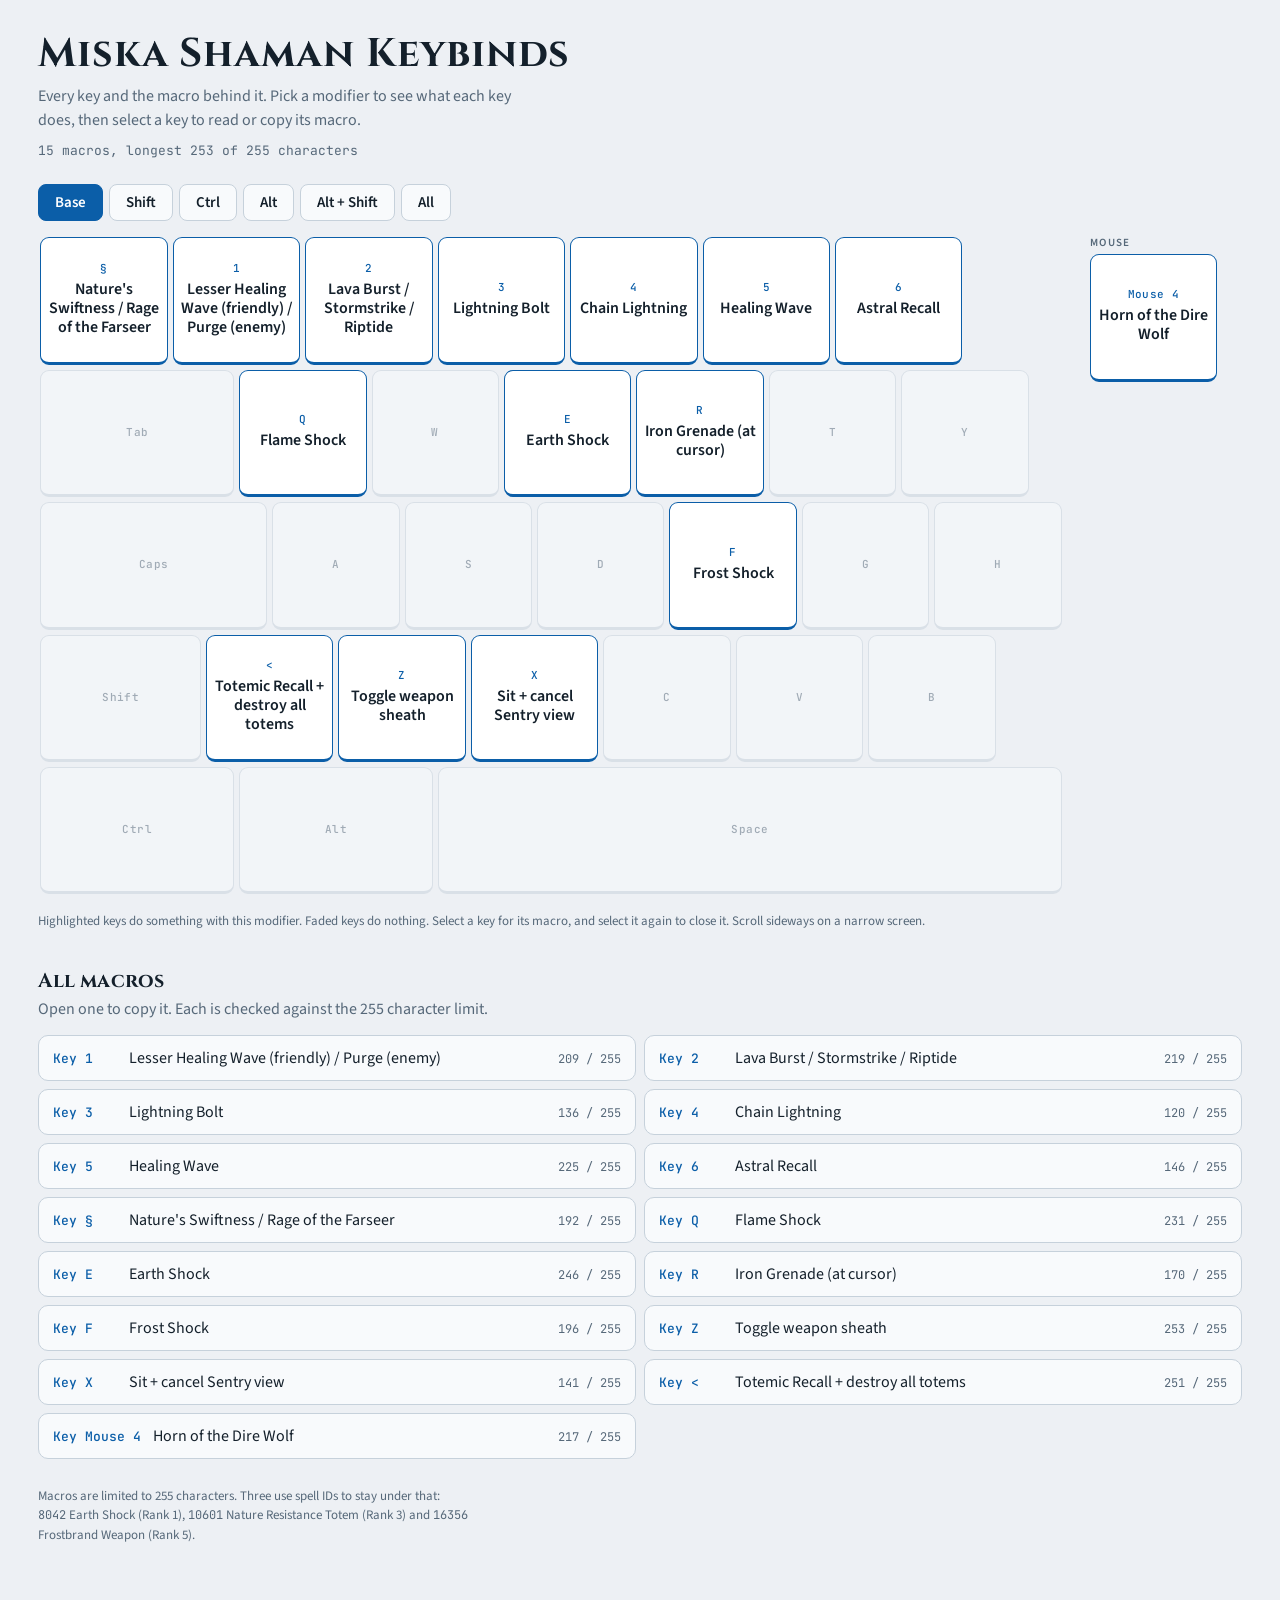
==== index.html @ cecb812b "Add shaman keybinds page" ====
<!DOCTYPE html>
<html lang="en">
<head>
<meta charset="utf-8">
<meta name="viewport" content="width=device-width, initial-scale=1, viewport-fit=cover">
<title>Miska Shaman Keybinds</title>
<link rel="preconnect" href="https://fonts.googleapis.com">
<link rel="preconnect" href="https://fonts.gstatic.com" crossorigin>
<link rel="stylesheet" href="https://fonts.googleapis.com/css2?family=Cinzel:wght@600;700&family=JetBrains+Mono:wght@400;500&family=Source+Sans+3:wght@400;600;700&display=swap">
<style>
/* Layout: a title block, a modifier switch, then the keyboard as the main object, with a macro sheet below it for the selected key. */
:root{
  --bg:#edf0f4; --surface:#f8fafc; --raised:#ffffff; --ink:#14202b; --mute:#566879; --line:#c6d1db;
  --accent:#0b5ea8; --accent-ink:#ffffff; --accent-soft:#d7e8f8; --code-bg:#e4eaf0; --warn:#9a5700;
  --display:"Cinzel",Georgia,"Times New Roman",serif;
  --sans:"Source Sans 3",system-ui,-apple-system,"Segoe UI",sans-serif;
  --mono:"JetBrains Mono",ui-monospace,Consolas,Menlo,monospace;
  --u:96px; --g:5px;
  --c-shift:#12754a; --c-ctrl:#b04e06; --c-alt:#7440b8; --c-as:#b0235a;
  --x-shift:#073d25; --x-ctrl:#6b2c01; --x-alt:#3f1d72; --x-as:#6e0f37;
}
@media (prefers-color-scheme:dark){
  :root:not([data-theme="light"]){
    --bg:#0b131a; --surface:#111c26; --raised:#162531; --ink:#e3ecf2; --mute:#8ca1b2; --line:#2a4151;
    --accent:#4ba4f2; --accent-ink:#06121d; --accent-soft:#113756; --code-bg:#09121a; --warn:#e0a24a;
    --c-shift:#4cc38a; --c-ctrl:#f0a05a; --c-alt:#b98cf2; --c-as:#f26ea0;
    --x-shift:#b4f2d3; --x-ctrl:#ffd9b3; --x-alt:#e4d3fc; --x-as:#ffc3da;
    color-scheme:dark;
  }
}
:root[data-theme="dark"]{
  --bg:#0b131a; --surface:#111c26; --raised:#162531; --ink:#e3ecf2; --mute:#8ca1b2; --line:#2a4151;
  --accent:#4ba4f2; --accent-ink:#06121d; --accent-soft:#113756; --code-bg:#09121a; --warn:#e0a24a;
    --c-shift:#4cc38a; --c-ctrl:#f0a05a; --c-alt:#b98cf2; --c-as:#f26ea0;
    --x-shift:#b4f2d3; --x-ctrl:#ffd9b3; --x-alt:#e4d3fc; --x-as:#ffc3da;
  color-scheme:dark;
}
*{box-sizing:border-box}
[hidden]{display:none!important}
body{margin:0;background:var(--bg);color:var(--ink);font:16px/1.5 var(--sans)}
.page{--pad:clamp(16px,3vw,48px);max-width:none;margin:0;padding-block:32px 64px;padding-inline:var(--pad)}
header{margin-bottom:24px}
h1{font:700 clamp(28px,5vw,40px)/1.1 var(--display);letter-spacing:.02em;margin:0 0 8px;text-wrap:balance}
.sub{margin:0;color:var(--mute);max-width:62ch}
.stats{margin:10px 0 0;font:13px/1.4 var(--mono);color:var(--mute)}
.mods{display:flex;flex-wrap:wrap;gap:6px;margin:0 0 14px}
.mods button{font:600 15px/1 var(--sans);padding:10px 16px;border:1px solid var(--line);background:var(--surface);color:var(--ink);border-radius:8px;cursor:pointer}
.mods button:hover{border-color:var(--accent)}
.mods button[aria-pressed="true"]{background:var(--accent);border-color:var(--accent);color:var(--accent-ink)}
button:focus-visible{outline:3px solid var(--accent);outline-offset:2px}
.kbwrap{--fit:calc((100vw - 20px - 2*var(--pad) - 8*var(--g) - 28px)/8.75);--u:clamp(88px,var(--fit),170px);display:flex;align-items:flex-start;gap:28px;overflow-x:auto;padding:2px 2px 12px}
.kb{width:max-content;display:flex;flex-direction:column;gap:var(--g)}
.row{display:flex;gap:var(--g)}
.key{width:calc(var(--u)*var(--w) + (var(--w) - 1)*var(--g));height:var(--h,var(--u));min-width:0;padding:6px;border:1px solid var(--line);border-bottom-width:3px;border-radius:9px;background:var(--surface);color:var(--ink);font:inherit;display:flex;flex-direction:column;align-items:center;justify-content:center;gap:6px;text-align:center;overflow:hidden;cursor:default}
.key .k{font:500 11px/1 var(--mono);color:var(--mute);letter-spacing:.04em}
.key .a{font:600 clamp(12px,calc(var(--u)/8),16px)/1.2 var(--sans);overflow-wrap:anywhere}
.key:disabled{opacity:.5}
.key.b{cursor:pointer;border-color:var(--accent);background:var(--raised)}
.key.b .k{color:var(--accent)}
.key.b:hover{background:var(--accent-soft)}
.key.n{cursor:pointer;opacity:.45;border-color:var(--line);background:var(--surface)}
.key.n .k{color:var(--mute)}
.key.fb .a{color:var(--mute);font-weight:400}
.key.sel{background:var(--accent-soft);box-shadow:0 0 0 2px var(--accent)}
.kbwrap.all{--u:clamp(150px,var(--fit),230px);--h:clamp(136px,calc(var(--u)*.8),168px)}
.key.stack{align-items:stretch;justify-content:flex-start;gap:4px;text-align:left;padding:7px 8px}
.key.stack .k{text-align:center;padding-bottom:4px;border-bottom:1px solid var(--line)}
.key.stack .a{display:grid;grid-template-columns:max-content minmax(0,1fr);gap:3px 7px;align-items:start;font-weight:400}
.key.stack .ln{display:contents}
.key.stack .ln span:last-child{font-size:clamp(11px,calc(var(--u)/14),14px);line-height:1.2;overflow-wrap:anywhere}
.key.stack .tag{font:700 clamp(10px,calc(var(--u)/16),13px)/1.25 var(--mono)}
.key.stack .ln.base span:last-child{font-weight:700}
.key.stack .ln.base .tag{color:var(--mute)}
.tx.shift{color:var(--x-shift)}
.tx.ctrl{color:var(--x-ctrl)}
.tx.alt{color:var(--x-alt)}
.tx.altshift{color:var(--x-as)}
.tag.cond{color:var(--accent)}
.kbwrap.all .mouse .key{height:auto;min-height:var(--h)}
.tag.shift{color:var(--c-shift)}
.tag.ctrl{color:var(--c-ctrl)}
.tag.alt{color:var(--c-alt)}
.tag.altshift{color:var(--c-as)}
.legend{display:flex;flex-wrap:wrap;gap:8px 28px;margin:-6px 0 6px 2px;font:700 clamp(17px,1.5vw,22px)/1 var(--sans)}
.legend span::before{content:"";display:inline-block;width:.8em;height:.8em;border-radius:4px;margin-right:.45em;vertical-align:-.05em;background:currentColor}
.legend .shift{color:var(--c-shift)}
.legend .ctrl{color:var(--c-ctrl)}
.legend .alt{color:var(--c-alt)}
.legend .altshift{color:var(--c-as)}
.mouse{display:flex;flex-direction:column;align-items:flex-start;gap:6px;flex:none}
.mouse .lbl{font:600 11px/1 var(--sans);letter-spacing:.12em;text-transform:uppercase;color:var(--mute)}
.hint{margin:6px 0 0;font-size:13px;color:var(--mute)}
.panel{margin-top:28px;background:var(--surface);border:1px solid var(--line);border-radius:12px;padding:20px}
.phead{display:flex;gap:18px;align-items:center;flex-wrap:wrap;margin-bottom:16px}
.bigkey{min-width:76px;height:76px;padding-inline:10px;display:flex;align-items:center;justify-content:center;border:1px solid var(--accent);border-bottom-width:4px;border-radius:12px;background:var(--raised);font:700 30px/1 var(--display);color:var(--accent)}
.bigkey.long{font-size:20px}
.ptitle{min-width:0;flex:1 1 220px}
.eyebrow{margin:0 0 2px;font:600 11px/1 var(--sans);letter-spacing:.12em;text-transform:uppercase;color:var(--mute)}
.ptitle h2{margin:0;font:700 22px/1.25 var(--display);letter-spacing:.01em;text-wrap:balance}
.binds{display:grid;grid-template-columns:max-content 1fr;gap:0;margin:0 0 14px;border:1px solid var(--line);border-radius:8px;overflow:hidden}
.binds .r{display:contents}
.binds dt,.binds dd{margin:0;padding:8px 12px;border-top:1px solid var(--line)}
.binds .r:first-child dt,.binds .r:first-child dd{border-top:0}
.binds dt{font:500 12px/1.5 var(--mono);color:var(--mute);background:var(--raised)}
.binds dd{min-width:0;overflow-wrap:anywhere}
.binds .r.on dt,.binds .r.on dd{background:var(--accent-soft);color:var(--ink)}
.binds .r.on dt{color:var(--accent);font-weight:500}
.fallback{margin:0 0 14px;font-size:14px;color:var(--mute)}
.note{margin:0 0 14px;color:var(--mute);max-width:70ch}
.macro{border:1px solid var(--line);border-radius:8px;overflow:hidden;background:var(--code-bg)}
.mbar{display:flex;flex-wrap:wrap;align-items:center;gap:8px 12px;padding:8px 12px;border-bottom:1px solid var(--line);background:var(--raised)}
.mbar .t{font:600 11px/1 var(--sans);letter-spacing:.12em;text-transform:uppercase;color:var(--mute)}
.meter{display:flex;align-items:center;gap:8px;margin-left:auto;font:500 12px/1 var(--mono);color:var(--mute)}
.meter .track{width:84px;height:6px;border-radius:3px;background:var(--line);overflow:hidden}
.meter .fill{display:block;height:100%;background:var(--accent)}
.meter.warn{color:var(--warn)}
.meter.warn .fill{background:var(--warn)}
.copy{font:600 13px/1 var(--sans);padding:7px 12px;border:1px solid var(--line);border-radius:6px;background:var(--surface);color:var(--ink);cursor:pointer}
.copy:hover{border-color:var(--accent);color:var(--accent)}
pre{margin:0;padding:14px;font:13px/1.55 var(--mono);white-space:pre-wrap;overflow-wrap:anywhere;color:var(--ink)}
.pbody{display:grid;grid-template-columns:minmax(0,1fr) minmax(0,1.4fr);gap:8px 28px;align-items:start}
.pbody .macro{position:sticky;top:12px}
@media (max-width:900px){.pbody{grid-template-columns:minmax(0,1fr)}.pbody .macro{position:static}}
#all{display:grid;grid-template-columns:repeat(auto-fit,minmax(min(100%,460px),1fr));gap:8px;align-items:start}
#all details{margin-bottom:0}
.all{margin-top:36px}
.all h3{margin:0 0 4px;font:700 20px/1.25 var(--display);letter-spacing:.01em}
.all p.lead{margin:0 0 14px;color:var(--mute)}
details{border:1px solid var(--line);border-radius:10px;background:var(--surface);margin-bottom:8px;overflow:hidden}
summary{display:flex;gap:12px;align-items:baseline;padding:10px 14px;cursor:pointer;list-style:none}
summary::-webkit-details-marker{display:none}
summary .kk{font:500 13px/1 var(--mono);color:var(--accent);min-width:64px}
summary .dd{min-width:0;flex:1;overflow-wrap:anywhere}
summary .ln{font:12px/1 var(--mono);color:var(--mute)}
details[open] summary{border-bottom:1px solid var(--line)}
details .macro{border:0;border-radius:0}
footer{margin-top:28px;font-size:13px;color:var(--mute);max-width:72ch}
footer code{font:12px var(--mono)}
@media (max-width:520px){
  :root{--u:88px}
  .panel{padding:14px}
  .meter{margin-left:0}
}
@media (prefers-reduced-motion:no-preference){
  .key,.mods button,.copy{transition:background-color .12s,border-color .12s,color .12s}
}
</style>
</head>
<body>
<div class="page">
  <header>
    <h1>Miska Shaman Keybinds</h1>
    <p class="sub">Every key and the macro behind it. Pick a modifier to see what each key does, then select a key to read or copy its macro.</p>
    <p class="stats" id="stats"></p>
  </header>

  <div class="mods" id="mods" role="group" aria-label="Modifier held"></div>
  <div class="kbwrap" id="kbwrap" tabindex="0" aria-label="Keyboard">
    <div class="kb" id="kb"></div>
    <div class="mouse"><span class="lbl">Mouse</span><div id="mouse"></div></div>
  </div>
  <div class="legend" id="legend" hidden>
    <span class="shift">Shift</span><span class="ctrl">Ctrl</span><span class="alt">Alt</span><span class="altshift">A+S = Alt + Shift</span>
  </div>
  <p class="hint" id="hint"></p>

  <section class="panel" id="panel" aria-live="polite"></section>

  <section class="all">
    <h3>All macros</h3>
    <p class="lead">Open one to copy it. Each is checked against the 255 character limit.</p>
    <div id="all"></div>
  </section>

  <footer>
    Macros are limited to 255 characters. Three use spell IDs to stay under that: <code>8042</code> Earth Shock (Rank 1), <code>10601</code> Nature Resistance Totem (Rank 3) and <code>16356</code> Frostbrand Weapon (Rank 5).
  </footer>
</div>

<script>
const M={
"1": {
"d": "Lesser Healing Wave (friendly) / Purge (enemy)",
"c": [
[
"shift",
"Healing Stream Totem"
],
[
"alt",
"Disease Cleansing Totem"
],
[
"ctrl",
"Totemic Recall"
]
],
"body": "#showtooltip\n/use [mod:shift] Healing Stream Totem;[mod:alt] Disease Cleansing Totem;[mod:ctrl]Totemic Recall;[@mouseover,help,nodead][help,nodead]Lesser Healing Wave;[@mouseover,harm,nodead][harm,nodead]Purge",
"note": "Mouseover target is checked first for Lesser Healing Wave and Purge."
},
"2": {
"d": "Lava Burst / Stormstrike / Riptide",
"c": [
[
"alt",
"Poison Cleansing Totem"
],
[
"shift",
"Mana Spring Totem"
],
[
"ctrl",
"Grounding Totem"
]
],
"body": "#showtooltip\n/startattack [nomod]\n/use [mod:alt]Poison Cleansing Totem;[mod:shift]Mana Spring Totem;[mod:ctrl]Grounding Totem;[known:Lava Burst]Lava Burst;[known:Stormstrike]Stormstrike;[@mouseover,help,nodead][]Riptide",
"note": "Starts auto-attack only with no modifier held. Default is Lava Burst or Stormstrike if known, else Riptide on a friendly mouseover, then your target."
},
"3": {
"d": "Lightning Bolt",
"c": [
[
"alt",
"Tremor Totem"
],
[
"shift",
"Earthbind Totem"
],
[
"ctrl",
"Strength of Earth Totem"
]
],
"body": "#showtooltip\n/startattack [nomod]\n/use [mod:alt]Tremor Totem;[mod:shift]Earthbind Totem;[mod:ctrl]Strength of Earth Totem;Lightning Bolt",
"note": "Starts auto-attack only with no modifier held."
},
"4": {
"d": "Chain Lightning",
"c": [
[
"shift",
"Searing Totem"
],
[
"ctrl",
"Fire Nova"
],
[
"alt",
"Magma Totem"
]
],
"body": "#showtooltip\n/startattack [nomod]\n/use [mod:shift]Searing Totem;[mod:ctrl]Fire Nova;[mod:alt]Magma Totem;Chain Lightning",
"note": "Starts auto-attack only with no modifier held."
},
"5": {
"d": "Healing Wave",
"c": [
[
"shift",
"Ancestral Spirit"
],
[
"alt",
"Water Walking"
],
[
"ctrl",
"Chain Heal"
]
],
"body": "#showtooltip\n/use [mod:shift,@mouseover,help,dead][mod:shift]Ancestral Spirit;[mod:alt,@mouseover,help,nodead][mod:alt]Water Walking;[mod:ctrl,@mouseover,help,nodead][mod:ctrl]Chain Heal;[@mouseover,help,nodead][]Healing Wave",
"note": "Mouseover friendly target first, else current target."
},
"6": {
"d": "Astral Recall",
"c": [
[
"alt",
"Water Breathing"
],
[
"shift",
"Mana Tide Totem"
],
[
"ctrl",
"Call of the Elements"
]
],
"body": "#showtooltip\n/use [mod:alt,@mouseover,help,nodead][mod:alt]Water Breathing;[mod:shift]Mana Tide Totem;[mod:ctrl]Call of the Elements;Astral Recall"
},
"§": {
"d": "Nature's Swiftness / Rage of the Farseer",
"c": [
[
"ctrl",
"Totemic Projection (at cursor)"
],
[
"alt",
"Shatter Curse"
],
[
"shift",
"Blood Fury"
]
],
"body": "#showtooltip\n/use [@cursor, mod:ctrl]Totemic Projection;[mod:alt]Shatter Curse;[mod:shift]Blood Fury;[known:Nature's Swiftness]Nature's Swiftness;[known:Rage of the Farseer]Rage of the Farseer",
"note": "Default is Nature's Swiftness or Rage of the Farseer, whichever is known."
},
"Q": {
"d": "Flame Shock",
"c": [
[
"altshift",
"Frost Resistance Totem"
],
[
"alt",
"Flametongue Totem"
],
[
"shift",
"Flame Shock (Rank 1)"
],
[
"ctrl",
"Cure Disease"
]
],
"body": "#showtooltip\n/startattack [nomod][mod:shift,nomod:alt,nomod:ctrl]\n/use [mod:altshift]Frost Resistance Totem;[mod:alt]Flametongue Totem;[mod:shift]Flame Shock(Rank 1);[mod:ctrl,@mouseover,help][mod:ctrl,help]Cure Disease;Flame Shock",
"note": "Starts auto-attack with no modifier or Shift only. Cure Disease uses a friendly mouseover target, then a friendly current target."
},
"E": {
"d": "Earth Shock",
"c": [
[
"altshift",
"Nature Resistance Totem"
],
[
"alt",
"Lightning Shield"
],
[
"shift",
"Earth Shock (Rank 1)"
],
[
"ctrl",
"Cure Poison"
]
],
"body": "#showtooltip\n/startattack [nomod][mod:shift,nomod:alt]\n/use [mod:altshift]10601;[mod:alt]Lightning Shield;[mod:shift,@mouseover,harm,nodead][mod:shift]8042;[mod:ctrl,@mouseover,help][mod:ctrl,help]Cure Poison;[@mouseover,harm,nodead][]Earth Shock",
"note": "Starts auto-attack with no modifier or Shift only. Earth Shock uses a hostile mouseover target first. Spell IDs keep the macro under the 255-character limit: 8042 is Earth Shock (Rank 1), 10601 is Nature Resistance Totem (Rank 3)."
},
"R": {
"d": "Iron Grenade (at cursor)",
"c": [
[
"ctrl",
"Stoneskin Totem"
],
[
"shift",
"Lightning Bolt (Rank 1)"
],
[
"alt",
"Stoneclaw Totem"
]
],
"body": "#showtooltip\n/startattack [mod:shift,nomod:alt,nomod:ctrl]\n/use [mod:ctrl]Stoneskin Totem;[mod:shift]Lightning Bolt(Rank 1);[mod:alt]Stoneclaw Totem;[@cursor]Iron Grenade",
"note": "Starts auto-attack with Shift only. Plain R throws Iron Grenade without starting auto-attack."
},
"F": {
"d": "Frost Shock",
"c": [
[
"altshift",
"Fire Resistance Totem"
],
[
"alt",
"Water Shield"
],
[
"shift",
"Frost Shock (Rank 1)"
],
[
"ctrl",
"Windfury Totem"
]
],
"body": "#showtooltip\n/startattack [nomod][mod:shift,nomod:alt,nomod:ctrl]\n/use [mod:altshift]Fire Resistance Totem;[mod:alt]Water Shield;[mod:shift]Frost Shock(Rank 1);[mod:ctrl]Windfury Totem;Frost Shock",
"note": "Starts auto-attack with no modifier or Shift only."
},
"Z": {
"d": "Toggle weapon sheath",
"c": [
[
"altshift",
"Frostbrand Weapon (Rank 5) + toggle sheath"
],
[
"alt",
"Rockbiter Weapon + toggle sheath"
],
[
"shift",
"Flametongue Weapon + toggle sheath"
],
[
"ctrl",
"Windfury Weapon + toggle sheath"
]
],
"body": "#showtooltip\n/use [@none,mod:altshift]16356;[@none,mod:alt]Rockbiter Weapon;[@none,mod:shift]Flametongue Weapon;[@none,mod:ctrl]Windfury Weapon;[btn:2]Coarse Sharpening Stone\n/use [mod][btn:2]16\n/click [mod][btn:2]StaticPopup1Button1\n/run ToggleSheath()",
"note": "A plain press only toggles the sheath. With a modifier, applies the weapon imbue to the main hand, confirms the replace popup, then toggles the sheath. 16356 is the spell ID for Frostbrand Weapon (Rank 5). Right-clicking the macro on an action bar applies the Coarse Sharpening Stone instead. A keybind always counts as a left-click."
},
"X": {
"d": "Sit + cancel Sentry view",
"c": [
[
"alt",
"Sentry Totem"
],
[
"ctrl",
"Grace of Air Totem"
],
[
"shift",
"Windwall Totem"
]
],
"body": "#showtooltip\n/use [mod:alt]Sentry Totem;[mod:ctrl]Grace of Air Totem;[mod:shift]Windwall Totem\n/stopmacro [mod]\n/cancelaura Sentry Totem\n/sit",
"note": "With no modifier, cancels the Sentry Totem view and sits."
},
"<": {
"d": "Totemic Recall + destroy all totems",
"c": [],
"body": "/run for i=1,4 do local n=\"t\"..i;_G[n]=CreateFrame(\"Button\",n,UIParent,\"SecureUnitButtonTemplate\");_G[n]:SetAttribute(\"type\",\"destroytotem\");_G[n]:SetAttribute(\"totem-slot\",i) end\n/cast [noform:1] Totemic Recall\n/click t1\n/click t2\n/click t3\n/click t4"
},
"BUTTON4": {
"d": "Horn of the Dire Wolf",
"c": [
[
"shift",
"Ghost Wolf"
],
[
"ctrl",
"Far Sight"
]
],
"x": [
["In combat", "Ghost Wolf", "Combat"],
["Swimming", "Ghost Wolf", "Swim"],
["Indoors", "Ghost Wolf (with Improved Ghost Wolf)", "Indoors"]
],
"body":"#showtooltip\n/dismount [btn:2]\n/cancelform [btn:2]\n/stopmacro [btn:2]\n/use [mod:ctrl]Far Sight\n/stopmacro [mod:ctrl]\n/stopcasting\n/use [known:16262,indoors][combat][swimming][mod:shift]Ghost Wolf;Horn of the Dire Wolf",
"note": "Ghost Wolf is also used in combat, swimming or indoors. Right-click dismounts and cancels form, then stops."
}
};
const rows=[
  "§123456".split("").map(k=>[k,1]),
  [["Tab",1.5],..."QWERTY".split("").map(k=>[k,1])],
  [["Caps",1.75],..."ASDFGH".split("").map(k=>[k,1])],
  [["Shift",1.25],["<",1],..."ZXCVB".split("").map(k=>[k,1])],
  [["Ctrl",1.5],["Alt",1.5],["Space",4.75]]
];
const ORDER=["1","2","3","4","5","6","§","Q","E","R","F","Z","X","<","BUTTON4"];
const MODS=[["none","Base"],["shift","Shift"],["ctrl","Ctrl"],["alt","Alt"],["altshift","Alt + Shift"],["all","All"]];
const TAG={shift:"Shift",ctrl:"Ctrl",alt:"Alt",altshift:"A+S"};
const LABEL={shift:"Shift",ctrl:"Ctrl",alt:"Alt",altshift:"Alt + Shift"};
const MAXLEN=255;
let mod="none",sel=null;

const nameOf=k=>k==="BUTTON4"?"Mouse 4":k;
const brief=s=>s.replace(/ \+ toggle sheath$/,"");
function held(m){return {shift:m==="shift"||m==="altshift",ctrl:m==="ctrl",alt:m==="alt"||m==="altshift"}}
function ok(c,h){return c==="altshift"?h.alt&&h.shift:h[c]}
function exact(e,m){return (e.c||[]).find(c=>c[0]===m)}
function resolveFull(e,m){const h=held(m);for(const [c,s] of e.c||[])if(ok(c,h))return s;return e.d}
function resolve(e,m){
  if(m==="none")return{s:e.d,none:false};
  const x=exact(e,m);return x?{s:x[1],none:false}:{s:"",none:true}}
function el(t,cls,txt){const n=document.createElement(t);if(cls)n.className=cls;if(txt!=null)n.textContent=txt;return n}

function flash(btn,msg){
  const old=btn.dataset.label||btn.textContent;btn.dataset.label=old;btn.textContent=msg;
  clearTimeout(btn._t);btn._t=setTimeout(()=>{btn.textContent=old},1600)}
function selectNode(node){
  try{const r=document.createRange();r.selectNodeContents(node);const s=window.getSelection();s.removeAllRanges();s.addRange(r)}catch(e){}}
function copyText(text,btn,node){
  const fail=()=>{if(node)selectNode(node);flash(btn,"Selected, press Ctrl+C")};
  try{
    if(navigator.clipboard&&navigator.clipboard.writeText){
      navigator.clipboard.writeText(text).then(()=>flash(btn,"Copied"),fail)
    }else fail()
  }catch(e){fail()}}
const discordText=k=>"**Key "+nameOf(k)+"** · "+M[k].d+"\n```\n"+M[k].body+"\n```";

function macroBlock(k){
  const e=M[k],box=el("div","macro");
  const bar=el("div","mbar");bar.append(el("span","t","Macro"));
  const pre=el("pre",null,e.body);
  const c1=el("button","copy","Copy");c1.type="button";c1.onclick=()=>copyText(e.body,c1,pre);
  const c2=el("button","copy","Copy for Discord");c2.type="button";c2.onclick=()=>copyText(discordText(k),c2,pre);
  const n=e.body.length,m=el("div","meter"+(n>=240?" warn":""));
  const tr=el("span","track"),fl=el("span","fill");fl.style.width=Math.min(100,n/MAXLEN*100)+"%";tr.append(fl);
  m.append(tr,el("span",null,n+" / "+MAXLEN));
  bar.append(c1,c2,m);box.append(bar,pre);return box}

function keyEl(label,w,id){
  const e=M[id],b=el("button","key");b.style.setProperty("--w",w);b.type="button";
  b.append(el("span","k",label));
  if(e&&mod==="all"){
    b.classList.add("b","stack");
    const a=el("span","a");
    const line=(cls,tag,text)=>{const d=el("span","ln"+(cls==="base"?" base":""));d.append(el("span","tag "+cls,tag),el("span","tx "+cls,text));a.append(d)};
    line("base","Base",brief(e.d));
    const summary=[brief(e.d)];
    for(const c of ["shift","ctrl","alt","altshift"]){const x=exact(e,c);if(x){line(c,TAG[c],brief(x[1]));summary.push(LABEL[c]+": "+brief(x[1]))}}
    for(const [lab,txt,tag] of e.x||[]){line("cond",tag,brief(txt));summary.push(lab+": "+brief(txt))}
    b.append(a);
    b.setAttribute("aria-label",nameOf(id)+". "+summary.join(". "));
    b.onclick=()=>{sel=sel===id?null:id;render()};
    if(sel===id){b.classList.add("sel");b.setAttribute("aria-pressed","true")}
  }else if(e){
    b.classList.add("b");
    const r=resolve(e,mod);
    b.append(el("span","a",brief(r.s)));
    if(r.none){b.classList.remove("b");b.classList.add("n")}
    b.setAttribute("aria-label",nameOf(id)+": "+(r.none?"nothing bound":brief(r.s)));
    b.onclick=()=>{sel=sel===id?null:id;render()};
    if(sel===id){b.classList.add("sel");b.setAttribute("aria-pressed","true")}
  }else{b.tabIndex=-1;b.disabled=true}
  return b}

function panel(){
  const p=document.getElementById("panel");p.replaceChildren();
  const e=M[sel];p.hidden=!e;if(!e)return;
  const head=el("div","phead");
  const name=nameOf(sel);
  head.append(el("div","bigkey"+(name.length>2?" long":""),name));
  const t=el("div","ptitle");t.append(el("p","eyebrow","Base action"),el("h2",null,e.d));
  head.append(t);p.append(head);
  const dl=el("dl","binds");
  const add=(label,text,on)=>{const r=el("div","r"+(on?" on":""));r.append(el("dt",null,label),el("dd",null,text));dl.append(r)};
  add("Base",e.d,mod==="none");
  for(const c of ["shift","ctrl","alt","altshift"]){const x=exact(e,c);if(x)add(LABEL[c],x[1],mod===c)}
  for(const [lab,txt] of e.x||[])add(lab,txt,false);
  const body=el("div","pbody"),left=el("div");
  left.append(dl);
  if(mod!=="none"&&mod!=="all"&&!exact(e,mod))left.append(el("p","fallback","With "+LABEL[mod]+" held this key falls back to: "+resolveFull(e,mod)+"."));
  if(e.note)left.append(el("p","note",e.note));
  body.append(left);
  if(e.body)body.append(macroBlock(sel));
  p.append(body);
}

function allMacros(){
  const box=document.getElementById("all");box.replaceChildren();
  for(const k of ORDER){
    const e=M[k];if(!e||!e.body)continue;
    const d=el("details");
    const s=el("summary");s.append(el("span","kk","Key "+nameOf(k)),el("span","dd",e.d),el("span","ln",e.body.length+" / "+MAXLEN));
    d.append(s,macroBlock(k));box.append(d)}}

function stats(){
  const lens=Object.values(M).filter(e=>e.body).map(e=>e.body.length);
  document.getElementById("stats").textContent=lens.length+" macros, longest "+Math.max(...lens)+" of "+MAXLEN+" characters";}

function render(){
  const mb=document.getElementById("mods");mb.replaceChildren();
  for(const [id,l] of MODS){const b=el("button",null,l);b.type="button";b.setAttribute("aria-pressed",id===mod);b.onclick=()=>{mod=id;render()};mb.append(b)}
  const isAll=mod==="all";
  document.getElementById("kbwrap").classList.toggle("all",isAll);
  document.getElementById("legend").hidden=!isAll;
  document.getElementById("hint").textContent=isAll
    ?"Each key lists everything it does, one line per modifier. Select a key for its macro, and select it again to close it. Scroll sideways to see the whole keyboard."
    :"Highlighted keys do something with this modifier. Faded keys do nothing. Select a key for its macro, and select it again to close it. Scroll sideways on a narrow screen.";
  const kb=document.getElementById("kb");kb.replaceChildren();
  for(const r of rows){const d=el("div","row");for(const [l,w] of r)d.append(keyEl(l,w,l));kb.append(d)}
  const ms=document.getElementById("mouse");ms.replaceChildren(keyEl("Mouse 4",1,"BUTTON4"));
  panel();
}
document.addEventListener("keydown",ev=>{if(ev.key==="Escape"&&sel){sel=null;render()}});
stats();allMacros();render();
</script>

</body>
</html>
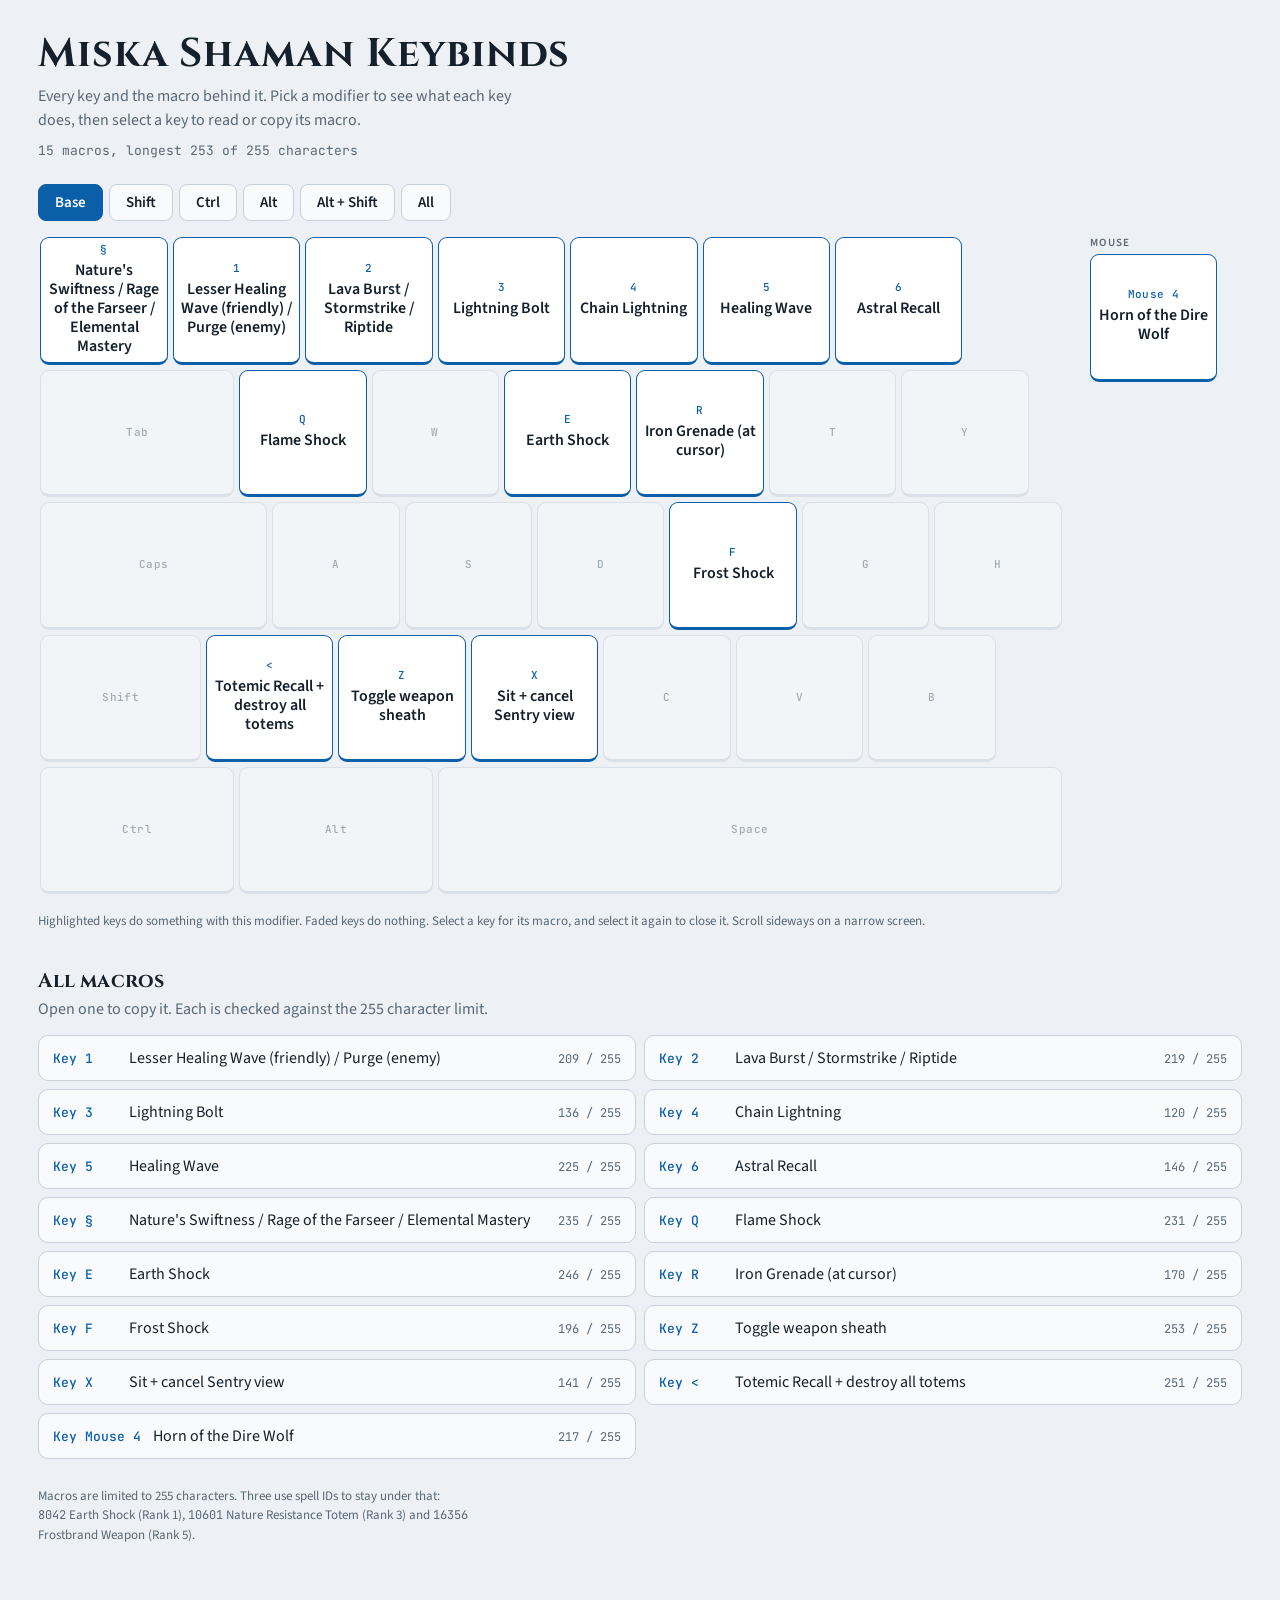
==== commit 5b36afe5: "Add Elemental Mastery to the § macro" ====
--- a/index.html
+++ b/index.html
@@ -293,7 +293,7 @@
 "body": "#showtooltip\n/use [mod:alt,@mouseover,help,nodead][mod:alt]Water Breathing;[mod:shift]Mana Tide Totem;[mod:ctrl]Call of the Elements;Astral Recall"
 },
 "§": {
-"d": "Nature's Swiftness / Rage of the Farseer",
+"d": "Nature's Swiftness / Rage of the Farseer / Elemental Mastery",
 "c": [
 [
 "ctrl",
@@ -308,8 +308,8 @@
 "Blood Fury"
 ]
 ],
-"body": "#showtooltip\n/use [@cursor, mod:ctrl]Totemic Projection;[mod:alt]Shatter Curse;[mod:shift]Blood Fury;[known:Nature's Swiftness]Nature's Swiftness;[known:Rage of the Farseer]Rage of the Farseer",
-"note": "Default is Nature's Swiftness or Rage of the Farseer, whichever is known."
+"body": "#showtooltip\n/use [@cursor, mod:ctrl]Totemic Projection;[mod:alt]Shatter Curse;[mod:shift]Blood Fury;[known:Nature's Swiftness]Nature's Swiftness;[known:Rage of the Farseer]Rage of the Farseer;[known:Elemental Mastery]Elemental Mastery",
+"note": "Default is Nature's Swiftness, Rage of the Farseer or Elemental Mastery, whichever is known."
 },
 "Q": {
 "d": "Flame Shock",
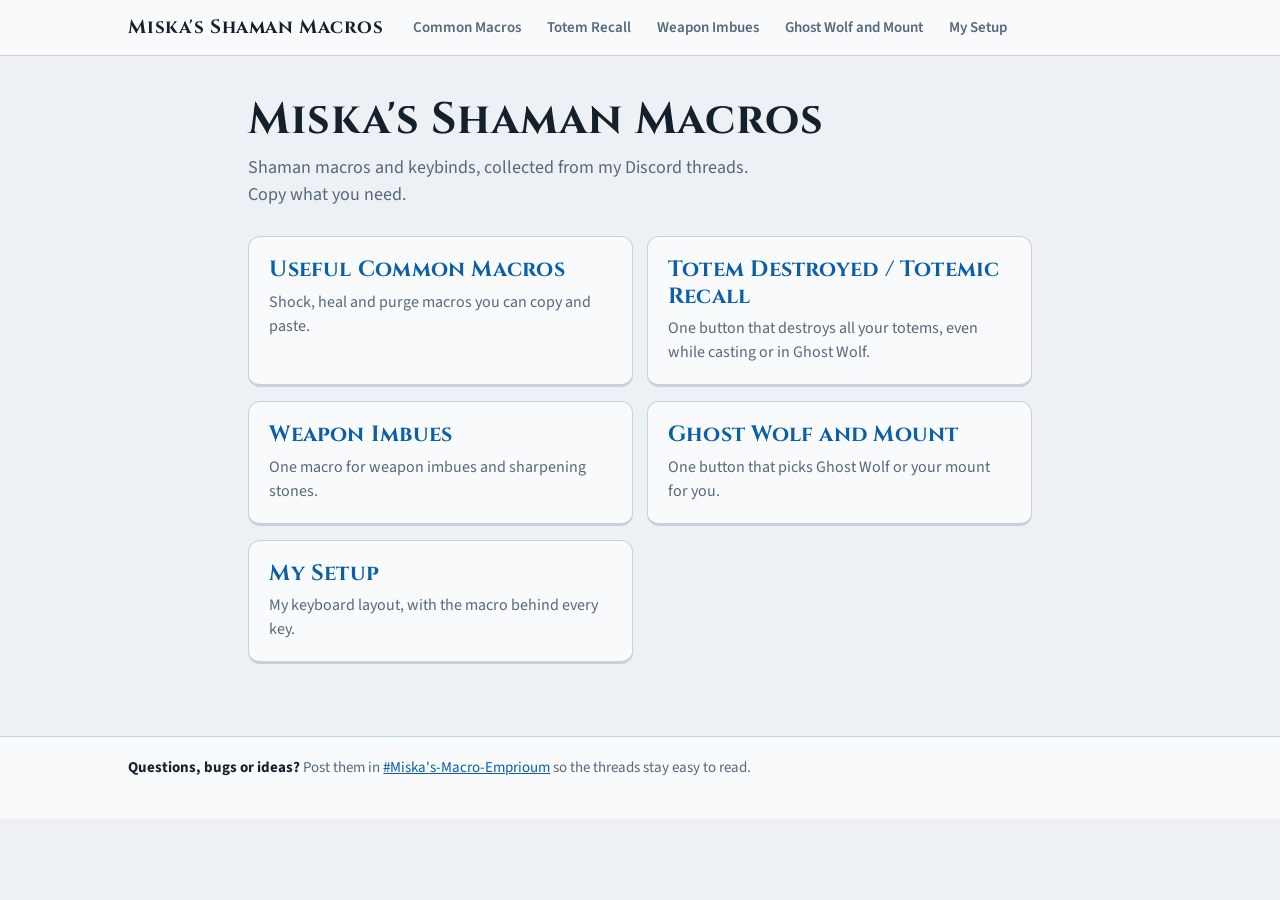
==== commit 6fa59ec1: "Turn the page into a multi-page site" ====
--- a/index.html
+++ b/index.html
@@ -3,597 +3,20 @@
 <head>
 <meta charset="utf-8">
 <meta name="viewport" content="width=device-width, initial-scale=1, viewport-fit=cover">
-<title>Miska Shaman Keybinds</title>
+<title>Miska's Shaman Macros</title>
 <link rel="preconnect" href="https://fonts.googleapis.com">
 <link rel="preconnect" href="https://fonts.gstatic.com" crossorigin>
 <link rel="stylesheet" href="https://fonts.googleapis.com/css2?family=Cinzel:wght@600;700&family=JetBrains+Mono:wght@400;500&family=Source+Sans+3:wght@400;600;700&display=swap">
-<style>
-/* Layout: a title block, a modifier switch, then the keyboard as the main object, with a macro sheet below it for the selected key. */
-:root{
-  --bg:#edf0f4; --surface:#f8fafc; --raised:#ffffff; --ink:#14202b; --mute:#566879; --line:#c6d1db;
-  --accent:#0b5ea8; --accent-ink:#ffffff; --accent-soft:#d7e8f8; --code-bg:#e4eaf0; --warn:#9a5700;
-  --display:"Cinzel",Georgia,"Times New Roman",serif;
-  --sans:"Source Sans 3",system-ui,-apple-system,"Segoe UI",sans-serif;
-  --mono:"JetBrains Mono",ui-monospace,Consolas,Menlo,monospace;
-  --u:96px; --g:5px;
-  --c-shift:#12754a; --c-ctrl:#b04e06; --c-alt:#7440b8; --c-as:#b0235a;
-  --x-shift:#073d25; --x-ctrl:#6b2c01; --x-alt:#3f1d72; --x-as:#6e0f37;
-}
-@media (prefers-color-scheme:dark){
-  :root:not([data-theme="light"]){
-    --bg:#0b131a; --surface:#111c26; --raised:#162531; --ink:#e3ecf2; --mute:#8ca1b2; --line:#2a4151;
-    --accent:#4ba4f2; --accent-ink:#06121d; --accent-soft:#113756; --code-bg:#09121a; --warn:#e0a24a;
-    --c-shift:#4cc38a; --c-ctrl:#f0a05a; --c-alt:#b98cf2; --c-as:#f26ea0;
-    --x-shift:#b4f2d3; --x-ctrl:#ffd9b3; --x-alt:#e4d3fc; --x-as:#ffc3da;
-    color-scheme:dark;
-  }
-}
-:root[data-theme="dark"]{
-  --bg:#0b131a; --surface:#111c26; --raised:#162531; --ink:#e3ecf2; --mute:#8ca1b2; --line:#2a4151;
-  --accent:#4ba4f2; --accent-ink:#06121d; --accent-soft:#113756; --code-bg:#09121a; --warn:#e0a24a;
-    --c-shift:#4cc38a; --c-ctrl:#f0a05a; --c-alt:#b98cf2; --c-as:#f26ea0;
-    --x-shift:#b4f2d3; --x-ctrl:#ffd9b3; --x-alt:#e4d3fc; --x-as:#ffc3da;
-  color-scheme:dark;
-}
-*{box-sizing:border-box}
-[hidden]{display:none!important}
-body{margin:0;background:var(--bg);color:var(--ink);font:16px/1.5 var(--sans)}
-.page{--pad:clamp(16px,3vw,48px);max-width:none;margin:0;padding-block:32px 64px;padding-inline:var(--pad)}
-header{margin-bottom:24px}
-h1{font:700 clamp(28px,5vw,40px)/1.1 var(--display);letter-spacing:.02em;margin:0 0 8px;text-wrap:balance}
-.sub{margin:0;color:var(--mute);max-width:62ch}
-.stats{margin:10px 0 0;font:13px/1.4 var(--mono);color:var(--mute)}
-.mods{display:flex;flex-wrap:wrap;gap:6px;margin:0 0 14px}
-.mods button{font:600 15px/1 var(--sans);padding:10px 16px;border:1px solid var(--line);background:var(--surface);color:var(--ink);border-radius:8px;cursor:pointer}
-.mods button:hover{border-color:var(--accent)}
-.mods button[aria-pressed="true"]{background:var(--accent);border-color:var(--accent);color:var(--accent-ink)}
-button:focus-visible{outline:3px solid var(--accent);outline-offset:2px}
-.kbwrap{--fit:calc((100vw - 20px - 2*var(--pad) - 8*var(--g) - 28px)/8.75);--u:clamp(88px,var(--fit),170px);display:flex;align-items:flex-start;gap:28px;overflow-x:auto;padding:2px 2px 12px}
-.kb{width:max-content;display:flex;flex-direction:column;gap:var(--g)}
-.row{display:flex;gap:var(--g)}
-.key{width:calc(var(--u)*var(--w) + (var(--w) - 1)*var(--g));height:var(--h,var(--u));min-width:0;padding:6px;border:1px solid var(--line);border-bottom-width:3px;border-radius:9px;background:var(--surface);color:var(--ink);font:inherit;display:flex;flex-direction:column;align-items:center;justify-content:center;gap:6px;text-align:center;overflow:hidden;cursor:default}
-.key .k{font:500 11px/1 var(--mono);color:var(--mute);letter-spacing:.04em}
-.key .a{font:600 clamp(12px,calc(var(--u)/8),16px)/1.2 var(--sans);overflow-wrap:anywhere}
-.key:disabled{opacity:.5}
-.key.b{cursor:pointer;border-color:var(--accent);background:var(--raised)}
-.key.b .k{color:var(--accent)}
-.key.b:hover{background:var(--accent-soft)}
-.key.n{cursor:pointer;opacity:.45;border-color:var(--line);background:var(--surface)}
-.key.n .k{color:var(--mute)}
-.key.fb .a{color:var(--mute);font-weight:400}
-.key.sel{background:var(--accent-soft);box-shadow:0 0 0 2px var(--accent)}
-.kbwrap.all{--u:clamp(150px,var(--fit),230px);--h:clamp(136px,calc(var(--u)*.8),168px)}
-.key.stack{align-items:stretch;justify-content:flex-start;gap:4px;text-align:left;padding:7px 8px}
-.key.stack .k{text-align:center;padding-bottom:4px;border-bottom:1px solid var(--line)}
-.key.stack .a{display:grid;grid-template-columns:max-content minmax(0,1fr);gap:3px 7px;align-items:start;font-weight:400}
-.key.stack .ln{display:contents}
-.key.stack .ln span:last-child{font-size:clamp(11px,calc(var(--u)/14),14px);line-height:1.2;overflow-wrap:anywhere}
-.key.stack .tag{font:700 clamp(10px,calc(var(--u)/16),13px)/1.25 var(--mono)}
-.key.stack .ln.base span:last-child{font-weight:700}
-.key.stack .ln.base .tag{color:var(--mute)}
-.tx.shift{color:var(--x-shift)}
-.tx.ctrl{color:var(--x-ctrl)}
-.tx.alt{color:var(--x-alt)}
-.tx.altshift{color:var(--x-as)}
-.tag.cond{color:var(--accent)}
-.kbwrap.all .mouse .key{height:auto;min-height:var(--h)}
-.tag.shift{color:var(--c-shift)}
-.tag.ctrl{color:var(--c-ctrl)}
-.tag.alt{color:var(--c-alt)}
-.tag.altshift{color:var(--c-as)}
-.legend{display:flex;flex-wrap:wrap;gap:8px 28px;margin:-6px 0 6px 2px;font:700 clamp(17px,1.5vw,22px)/1 var(--sans)}
-.legend span::before{content:"";display:inline-block;width:.8em;height:.8em;border-radius:4px;margin-right:.45em;vertical-align:-.05em;background:currentColor}
-.legend .shift{color:var(--c-shift)}
-.legend .ctrl{color:var(--c-ctrl)}
-.legend .alt{color:var(--c-alt)}
-.legend .altshift{color:var(--c-as)}
-.mouse{display:flex;flex-direction:column;align-items:flex-start;gap:6px;flex:none}
-.mouse .lbl{font:600 11px/1 var(--sans);letter-spacing:.12em;text-transform:uppercase;color:var(--mute)}
-.hint{margin:6px 0 0;font-size:13px;color:var(--mute)}
-.panel{margin-top:28px;background:var(--surface);border:1px solid var(--line);border-radius:12px;padding:20px}
-.phead{display:flex;gap:18px;align-items:center;flex-wrap:wrap;margin-bottom:16px}
-.bigkey{min-width:76px;height:76px;padding-inline:10px;display:flex;align-items:center;justify-content:center;border:1px solid var(--accent);border-bottom-width:4px;border-radius:12px;background:var(--raised);font:700 30px/1 var(--display);color:var(--accent)}
-.bigkey.long{font-size:20px}
-.ptitle{min-width:0;flex:1 1 220px}
-.eyebrow{margin:0 0 2px;font:600 11px/1 var(--sans);letter-spacing:.12em;text-transform:uppercase;color:var(--mute)}
-.ptitle h2{margin:0;font:700 22px/1.25 var(--display);letter-spacing:.01em;text-wrap:balance}
-.binds{display:grid;grid-template-columns:max-content 1fr;gap:0;margin:0 0 14px;border:1px solid var(--line);border-radius:8px;overflow:hidden}
-.binds .r{display:contents}
-.binds dt,.binds dd{margin:0;padding:8px 12px;border-top:1px solid var(--line)}
-.binds .r:first-child dt,.binds .r:first-child dd{border-top:0}
-.binds dt{font:500 12px/1.5 var(--mono);color:var(--mute);background:var(--raised)}
-.binds dd{min-width:0;overflow-wrap:anywhere}
-.binds .r.on dt,.binds .r.on dd{background:var(--accent-soft);color:var(--ink)}
-.binds .r.on dt{color:var(--accent);font-weight:500}
-.fallback{margin:0 0 14px;font-size:14px;color:var(--mute)}
-.note{margin:0 0 14px;color:var(--mute);max-width:70ch}
-.macro{border:1px solid var(--line);border-radius:8px;overflow:hidden;background:var(--code-bg)}
-.mbar{display:flex;flex-wrap:wrap;align-items:center;gap:8px 12px;padding:8px 12px;border-bottom:1px solid var(--line);background:var(--raised)}
-.mbar .t{font:600 11px/1 var(--sans);letter-spacing:.12em;text-transform:uppercase;color:var(--mute)}
-.meter{display:flex;align-items:center;gap:8px;margin-left:auto;font:500 12px/1 var(--mono);color:var(--mute)}
-.meter .track{width:84px;height:6px;border-radius:3px;background:var(--line);overflow:hidden}
-.meter .fill{display:block;height:100%;background:var(--accent)}
-.meter.warn{color:var(--warn)}
-.meter.warn .fill{background:var(--warn)}
-.copy{font:600 13px/1 var(--sans);padding:7px 12px;border:1px solid var(--line);border-radius:6px;background:var(--surface);color:var(--ink);cursor:pointer}
-.copy:hover{border-color:var(--accent);color:var(--accent)}
-pre{margin:0;padding:14px;font:13px/1.55 var(--mono);white-space:pre-wrap;overflow-wrap:anywhere;color:var(--ink)}
-.pbody{display:grid;grid-template-columns:minmax(0,1fr) minmax(0,1.4fr);gap:8px 28px;align-items:start}
-.pbody .macro{position:sticky;top:12px}
-@media (max-width:900px){.pbody{grid-template-columns:minmax(0,1fr)}.pbody .macro{position:static}}
-#all{display:grid;grid-template-columns:repeat(auto-fit,minmax(min(100%,460px),1fr));gap:8px;align-items:start}
-#all details{margin-bottom:0}
-.all{margin-top:36px}
-.all h3{margin:0 0 4px;font:700 20px/1.25 var(--display);letter-spacing:.01em}
-.all p.lead{margin:0 0 14px;color:var(--mute)}
-details{border:1px solid var(--line);border-radius:10px;background:var(--surface);margin-bottom:8px;overflow:hidden}
-summary{display:flex;gap:12px;align-items:baseline;padding:10px 14px;cursor:pointer;list-style:none}
-summary::-webkit-details-marker{display:none}
-summary .kk{font:500 13px/1 var(--mono);color:var(--accent);min-width:64px}
-summary .dd{min-width:0;flex:1;overflow-wrap:anywhere}
-summary .ln{font:12px/1 var(--mono);color:var(--mute)}
-details[open] summary{border-bottom:1px solid var(--line)}
-details .macro{border:0;border-radius:0}
-footer{margin-top:28px;font-size:13px;color:var(--mute);max-width:72ch}
-footer code{font:12px var(--mono)}
-@media (max-width:520px){
-  :root{--u:88px}
-  .panel{padding:14px}
-  .meter{margin-left:0}
-}
-@media (prefers-reduced-motion:no-preference){
-  .key,.mods button,.copy{transition:background-color .12s,border-color .12s,color .12s}
-}
-</style>
+<link rel="stylesheet" href="site.css">
 </head>
-<body>
-<div class="page">
-  <header>
-    <h1>Miska Shaman Keybinds</h1>
-    <p class="sub">Every key and the macro behind it. Pick a modifier to see what each key does, then select a key to read or copy its macro.</p>
-    <p class="stats" id="stats"></p>
-  </header>
-
-  <div class="mods" id="mods" role="group" aria-label="Modifier held"></div>
-  <div class="kbwrap" id="kbwrap" tabindex="0" aria-label="Keyboard">
-    <div class="kb" id="kb"></div>
-    <div class="mouse"><span class="lbl">Mouse</span><div id="mouse"></div></div>
-  </div>
-  <div class="legend" id="legend" hidden>
-    <span class="shift">Shift</span><span class="ctrl">Ctrl</span><span class="alt">Alt</span><span class="altshift">A+S = Alt + Shift</span>
-  </div>
-  <p class="hint" id="hint"></p>
-
-  <section class="panel" id="panel" aria-live="polite"></section>
-
-  <section class="all">
-    <h3>All macros</h3>
-    <p class="lead">Open one to copy it. Each is checked against the 255 character limit.</p>
-    <div id="all"></div>
-  </section>
-
-  <footer>
-    Macros are limited to 255 characters. Three use spell IDs to stay under that: <code>8042</code> Earth Shock (Rank 1), <code>10601</code> Nature Resistance Totem (Rank 3) and <code>16356</code> Frostbrand Weapon (Rank 5).
-  </footer>
-</div>
-
-<script>
-const M={
-"1": {
-"d": "Lesser Healing Wave (friendly) / Purge (enemy)",
-"c": [
-[
-"shift",
-"Healing Stream Totem"
-],
-[
-"alt",
-"Disease Cleansing Totem"
-],
-[
-"ctrl",
-"Totemic Recall"
-]
-],
-"body": "#showtooltip\n/use [mod:shift] Healing Stream Totem;[mod:alt] Disease Cleansing Totem;[mod:ctrl]Totemic Recall;[@mouseover,help,nodead][help,nodead]Lesser Healing Wave;[@mouseover,harm,nodead][harm,nodead]Purge",
-"note": "Mouseover target is checked first for Lesser Healing Wave and Purge."
-},
-"2": {
-"d": "Lava Burst / Stormstrike / Riptide",
-"c": [
-[
-"alt",
-"Poison Cleansing Totem"
-],
-[
-"shift",
-"Mana Spring Totem"
-],
-[
-"ctrl",
-"Grounding Totem"
-]
-],
-"body": "#showtooltip\n/startattack [nomod]\n/use [mod:alt]Poison Cleansing Totem;[mod:shift]Mana Spring Totem;[mod:ctrl]Grounding Totem;[known:Lava Burst]Lava Burst;[known:Stormstrike]Stormstrike;[@mouseover,help,nodead][]Riptide",
-"note": "Starts auto-attack only with no modifier held. Default is Lava Burst or Stormstrike if known, else Riptide on a friendly mouseover, then your target."
-},
-"3": {
-"d": "Lightning Bolt",
-"c": [
-[
-"alt",
-"Tremor Totem"
-],
-[
-"shift",
-"Earthbind Totem"
-],
-[
-"ctrl",
-"Strength of Earth Totem"
-]
-],
-"body": "#showtooltip\n/startattack [nomod]\n/use [mod:alt]Tremor Totem;[mod:shift]Earthbind Totem;[mod:ctrl]Strength of Earth Totem;Lightning Bolt",
-"note": "Starts auto-attack only with no modifier held."
-},
-"4": {
-"d": "Chain Lightning",
-"c": [
-[
-"shift",
-"Searing Totem"
-],
-[
-"ctrl",
-"Fire Nova"
-],
-[
-"alt",
-"Magma Totem"
-]
-],
-"body": "#showtooltip\n/startattack [nomod]\n/use [mod:shift]Searing Totem;[mod:ctrl]Fire Nova;[mod:alt]Magma Totem;Chain Lightning",
-"note": "Starts auto-attack only with no modifier held."
-},
-"5": {
-"d": "Healing Wave",
-"c": [
-[
-"shift",
-"Ancestral Spirit"
-],
-[
-"alt",
-"Water Walking"
-],
-[
-"ctrl",
-"Chain Heal"
-]
-],
-"body": "#showtooltip\n/use [mod:shift,@mouseover,help,dead][mod:shift]Ancestral Spirit;[mod:alt,@mouseover,help,nodead][mod:alt]Water Walking;[mod:ctrl,@mouseover,help,nodead][mod:ctrl]Chain Heal;[@mouseover,help,nodead][]Healing Wave",
-"note": "Mouseover friendly target first, else current target."
-},
-"6": {
-"d": "Astral Recall",
-"c": [
-[
-"alt",
-"Water Breathing"
-],
-[
-"shift",
-"Mana Tide Totem"
-],
-[
-"ctrl",
-"Call of the Elements"
-]
-],
-"body": "#showtooltip\n/use [mod:alt,@mouseover,help,nodead][mod:alt]Water Breathing;[mod:shift]Mana Tide Totem;[mod:ctrl]Call of the Elements;Astral Recall"
-},
-"§": {
-"d": "Nature's Swiftness / Rage of the Farseer / Elemental Mastery",
-"c": [
-[
-"ctrl",
-"Totemic Projection (at cursor)"
-],
-[
-"alt",
-"Shatter Curse"
-],
-[
-"shift",
-"Blood Fury"
-]
-],
-"body": "#showtooltip\n/use [@cursor, mod:ctrl]Totemic Projection;[mod:alt]Shatter Curse;[mod:shift]Blood Fury;[known:Nature's Swiftness]Nature's Swiftness;[known:Rage of the Farseer]Rage of the Farseer;[known:Elemental Mastery]Elemental Mastery",
-"note": "Default is Nature's Swiftness, Rage of the Farseer or Elemental Mastery, whichever is known."
-},
-"Q": {
-"d": "Flame Shock",
-"c": [
-[
-"altshift",
-"Frost Resistance Totem"
-],
-[
-"alt",
-"Flametongue Totem"
-],
-[
-"shift",
-"Flame Shock (Rank 1)"
-],
-[
-"ctrl",
-"Cure Disease"
-]
-],
-"body": "#showtooltip\n/startattack [nomod][mod:shift,nomod:alt,nomod:ctrl]\n/use [mod:altshift]Frost Resistance Totem;[mod:alt]Flametongue Totem;[mod:shift]Flame Shock(Rank 1);[mod:ctrl,@mouseover,help][mod:ctrl,help]Cure Disease;Flame Shock",
-"note": "Starts auto-attack with no modifier or Shift only. Cure Disease uses a friendly mouseover target, then a friendly current target."
-},
-"E": {
-"d": "Earth Shock",
-"c": [
-[
-"altshift",
-"Nature Resistance Totem"
-],
-[
-"alt",
-"Lightning Shield"
-],
-[
-"shift",
-"Earth Shock (Rank 1)"
-],
-[
-"ctrl",
-"Cure Poison"
-]
-],
-"body": "#showtooltip\n/startattack [nomod][mod:shift,nomod:alt]\n/use [mod:altshift]10601;[mod:alt]Lightning Shield;[mod:shift,@mouseover,harm,nodead][mod:shift]8042;[mod:ctrl,@mouseover,help][mod:ctrl,help]Cure Poison;[@mouseover,harm,nodead][]Earth Shock",
-"note": "Starts auto-attack with no modifier or Shift only. Earth Shock uses a hostile mouseover target first. Spell IDs keep the macro under the 255-character limit: 8042 is Earth Shock (Rank 1), 10601 is Nature Resistance Totem (Rank 3)."
-},
-"R": {
-"d": "Iron Grenade (at cursor)",
-"c": [
-[
-"ctrl",
-"Stoneskin Totem"
-],
-[
-"shift",
-"Lightning Bolt (Rank 1)"
-],
-[
-"alt",
-"Stoneclaw Totem"
-]
-],
-"body": "#showtooltip\n/startattack [mod:shift,nomod:alt,nomod:ctrl]\n/use [mod:ctrl]Stoneskin Totem;[mod:shift]Lightning Bolt(Rank 1);[mod:alt]Stoneclaw Totem;[@cursor]Iron Grenade",
-"note": "Starts auto-attack with Shift only. Plain R throws Iron Grenade without starting auto-attack."
-},
-"F": {
-"d": "Frost Shock",
-"c": [
-[
-"altshift",
-"Fire Resistance Totem"
-],
-[
-"alt",
-"Water Shield"
-],
-[
-"shift",
-"Frost Shock (Rank 1)"
-],
-[
-"ctrl",
-"Windfury Totem"
-]
-],
-"body": "#showtooltip\n/startattack [nomod][mod:shift,nomod:alt,nomod:ctrl]\n/use [mod:altshift]Fire Resistance Totem;[mod:alt]Water Shield;[mod:shift]Frost Shock(Rank 1);[mod:ctrl]Windfury Totem;Frost Shock",
-"note": "Starts auto-attack with no modifier or Shift only."
-},
-"Z": {
-"d": "Toggle weapon sheath",
-"c": [
-[
-"altshift",
-"Frostbrand Weapon (Rank 5) + toggle sheath"
-],
-[
-"alt",
-"Rockbiter Weapon + toggle sheath"
-],
-[
-"shift",
-"Flametongue Weapon + toggle sheath"
-],
-[
-"ctrl",
-"Windfury Weapon + toggle sheath"
-]
-],
-"body": "#showtooltip\n/use [@none,mod:altshift]16356;[@none,mod:alt]Rockbiter Weapon;[@none,mod:shift]Flametongue Weapon;[@none,mod:ctrl]Windfury Weapon;[btn:2]Coarse Sharpening Stone\n/use [mod][btn:2]16\n/click [mod][btn:2]StaticPopup1Button1\n/run ToggleSheath()",
-"note": "A plain press only toggles the sheath. With a modifier, applies the weapon imbue to the main hand, confirms the replace popup, then toggles the sheath. 16356 is the spell ID for Frostbrand Weapon (Rank 5). Right-clicking the macro on an action bar applies the Coarse Sharpening Stone instead. A keybind always counts as a left-click."
-},
-"X": {
-"d": "Sit + cancel Sentry view",
-"c": [
-[
-"alt",
-"Sentry Totem"
-],
-[
-"ctrl",
-"Grace of Air Totem"
-],
-[
-"shift",
-"Windwall Totem"
-]
-],
-"body": "#showtooltip\n/use [mod:alt]Sentry Totem;[mod:ctrl]Grace of Air Totem;[mod:shift]Windwall Totem\n/stopmacro [mod]\n/cancelaura Sentry Totem\n/sit",
-"note": "With no modifier, cancels the Sentry Totem view and sits."
-},
-"<": {
-"d": "Totemic Recall + destroy all totems",
-"c": [],
-"body": "/run for i=1,4 do local n=\"t\"..i;_G[n]=CreateFrame(\"Button\",n,UIParent,\"SecureUnitButtonTemplate\");_G[n]:SetAttribute(\"type\",\"destroytotem\");_G[n]:SetAttribute(\"totem-slot\",i) end\n/cast [noform:1] Totemic Recall\n/click t1\n/click t2\n/click t3\n/click t4"
-},
-"BUTTON4": {
-"d": "Horn of the Dire Wolf",
-"c": [
-[
-"shift",
-"Ghost Wolf"
-],
-[
-"ctrl",
-"Far Sight"
-]
-],
-"x": [
-["In combat", "Ghost Wolf", "Combat"],
-["Swimming", "Ghost Wolf", "Swim"],
-["Indoors", "Ghost Wolf (with Improved Ghost Wolf)", "Indoors"]
-],
-"body":"#showtooltip\n/dismount [btn:2]\n/cancelform [btn:2]\n/stopmacro [btn:2]\n/use [mod:ctrl]Far Sight\n/stopmacro [mod:ctrl]\n/stopcasting\n/use [known:16262,indoors][combat][swimming][mod:shift]Ghost Wolf;Horn of the Dire Wolf",
-"note": "Ghost Wolf is also used in combat, swimming or indoors. Right-click dismounts and cancels form, then stops."
-}
-};
-const rows=[
-  "§123456".split("").map(k=>[k,1]),
-  [["Tab",1.5],..."QWERTY".split("").map(k=>[k,1])],
-  [["Caps",1.75],..."ASDFGH".split("").map(k=>[k,1])],
-  [["Shift",1.25],["<",1],..."ZXCVB".split("").map(k=>[k,1])],
-  [["Ctrl",1.5],["Alt",1.5],["Space",4.75]]
-];
-const ORDER=["1","2","3","4","5","6","§","Q","E","R","F","Z","X","<","BUTTON4"];
-const MODS=[["none","Base"],["shift","Shift"],["ctrl","Ctrl"],["alt","Alt"],["altshift","Alt + Shift"],["all","All"]];
-const TAG={shift:"Shift",ctrl:"Ctrl",alt:"Alt",altshift:"A+S"};
-const LABEL={shift:"Shift",ctrl:"Ctrl",alt:"Alt",altshift:"Alt + Shift"};
-const MAXLEN=255;
-let mod="none",sel=null;
-
-const nameOf=k=>k==="BUTTON4"?"Mouse 4":k;
-const brief=s=>s.replace(/ \+ toggle sheath$/,"");
-function held(m){return {shift:m==="shift"||m==="altshift",ctrl:m==="ctrl",alt:m==="alt"||m==="altshift"}}
-function ok(c,h){return c==="altshift"?h.alt&&h.shift:h[c]}
-function exact(e,m){return (e.c||[]).find(c=>c[0]===m)}
-function resolveFull(e,m){const h=held(m);for(const [c,s] of e.c||[])if(ok(c,h))return s;return e.d}
-function resolve(e,m){
-  if(m==="none")return{s:e.d,none:false};
-  const x=exact(e,m);return x?{s:x[1],none:false}:{s:"",none:true}}
-function el(t,cls,txt){const n=document.createElement(t);if(cls)n.className=cls;if(txt!=null)n.textContent=txt;return n}
-
-function flash(btn,msg){
-  const old=btn.dataset.label||btn.textContent;btn.dataset.label=old;btn.textContent=msg;
-  clearTimeout(btn._t);btn._t=setTimeout(()=>{btn.textContent=old},1600)}
-function selectNode(node){
-  try{const r=document.createRange();r.selectNodeContents(node);const s=window.getSelection();s.removeAllRanges();s.addRange(r)}catch(e){}}
-function copyText(text,btn,node){
-  const fail=()=>{if(node)selectNode(node);flash(btn,"Selected, press Ctrl+C")};
-  try{
-    if(navigator.clipboard&&navigator.clipboard.writeText){
-      navigator.clipboard.writeText(text).then(()=>flash(btn,"Copied"),fail)
-    }else fail()
-  }catch(e){fail()}}
-const discordText=k=>"**Key "+nameOf(k)+"** · "+M[k].d+"\n```\n"+M[k].body+"\n```";
-
-function macroBlock(k){
-  const e=M[k],box=el("div","macro");
-  const bar=el("div","mbar");bar.append(el("span","t","Macro"));
-  const pre=el("pre",null,e.body);
-  const c1=el("button","copy","Copy");c1.type="button";c1.onclick=()=>copyText(e.body,c1,pre);
-  const c2=el("button","copy","Copy for Discord");c2.type="button";c2.onclick=()=>copyText(discordText(k),c2,pre);
-  const n=e.body.length,m=el("div","meter"+(n>=240?" warn":""));
-  const tr=el("span","track"),fl=el("span","fill");fl.style.width=Math.min(100,n/MAXLEN*100)+"%";tr.append(fl);
-  m.append(tr,el("span",null,n+" / "+MAXLEN));
-  bar.append(c1,c2,m);box.append(bar,pre);return box}
-
-function keyEl(label,w,id){
-  const e=M[id],b=el("button","key");b.style.setProperty("--w",w);b.type="button";
-  b.append(el("span","k",label));
-  if(e&&mod==="all"){
-    b.classList.add("b","stack");
-    const a=el("span","a");
-    const line=(cls,tag,text)=>{const d=el("span","ln"+(cls==="base"?" base":""));d.append(el("span","tag "+cls,tag),el("span","tx "+cls,text));a.append(d)};
-    line("base","Base",brief(e.d));
-    const summary=[brief(e.d)];
-    for(const c of ["shift","ctrl","alt","altshift"]){const x=exact(e,c);if(x){line(c,TAG[c],brief(x[1]));summary.push(LABEL[c]+": "+brief(x[1]))}}
-    for(const [lab,txt,tag] of e.x||[]){line("cond",tag,brief(txt));summary.push(lab+": "+brief(txt))}
-    b.append(a);
-    b.setAttribute("aria-label",nameOf(id)+". "+summary.join(". "));
-    b.onclick=()=>{sel=sel===id?null:id;render()};
-    if(sel===id){b.classList.add("sel");b.setAttribute("aria-pressed","true")}
-  }else if(e){
-    b.classList.add("b");
-    const r=resolve(e,mod);
-    b.append(el("span","a",brief(r.s)));
-    if(r.none){b.classList.remove("b");b.classList.add("n")}
-    b.setAttribute("aria-label",nameOf(id)+": "+(r.none?"nothing bound":brief(r.s)));
-    b.onclick=()=>{sel=sel===id?null:id;render()};
-    if(sel===id){b.classList.add("sel");b.setAttribute("aria-pressed","true")}
-  }else{b.tabIndex=-1;b.disabled=true}
-  return b}
-
-function panel(){
-  const p=document.getElementById("panel");p.replaceChildren();
-  const e=M[sel];p.hidden=!e;if(!e)return;
-  const head=el("div","phead");
-  const name=nameOf(sel);
-  head.append(el("div","bigkey"+(name.length>2?" long":""),name));
-  const t=el("div","ptitle");t.append(el("p","eyebrow","Base action"),el("h2",null,e.d));
-  head.append(t);p.append(head);
-  const dl=el("dl","binds");
-  const add=(label,text,on)=>{const r=el("div","r"+(on?" on":""));r.append(el("dt",null,label),el("dd",null,text));dl.append(r)};
-  add("Base",e.d,mod==="none");
-  for(const c of ["shift","ctrl","alt","altshift"]){const x=exact(e,c);if(x)add(LABEL[c],x[1],mod===c)}
-  for(const [lab,txt] of e.x||[])add(lab,txt,false);
-  const body=el("div","pbody"),left=el("div");
-  left.append(dl);
-  if(mod!=="none"&&mod!=="all"&&!exact(e,mod))left.append(el("p","fallback","With "+LABEL[mod]+" held this key falls back to: "+resolveFull(e,mod)+"."));
-  if(e.note)left.append(el("p","note",e.note));
-  body.append(left);
-  if(e.body)body.append(macroBlock(sel));
-  p.append(body);
-}
-
-function allMacros(){
-  const box=document.getElementById("all");box.replaceChildren();
-  for(const k of ORDER){
-    const e=M[k];if(!e||!e.body)continue;
-    const d=el("details");
-    const s=el("summary");s.append(el("span","kk","Key "+nameOf(k)),el("span","dd",e.d),el("span","ln",e.body.length+" / "+MAXLEN));
-    d.append(s,macroBlock(k));box.append(d)}}
-
-function stats(){
-  const lens=Object.values(M).filter(e=>e.body).map(e=>e.body.length);
-  document.getElementById("stats").textContent=lens.length+" macros, longest "+Math.max(...lens)+" of "+MAXLEN+" characters";}
-
-function render(){
-  const mb=document.getElementById("mods");mb.replaceChildren();
-  for(const [id,l] of MODS){const b=el("button",null,l);b.type="button";b.setAttribute("aria-pressed",id===mod);b.onclick=()=>{mod=id;render()};mb.append(b)}
-  const isAll=mod==="all";
-  document.getElementById("kbwrap").classList.toggle("all",isAll);
-  document.getElementById("legend").hidden=!isAll;
-  document.getElementById("hint").textContent=isAll
-    ?"Each key lists everything it does, one line per modifier. Select a key for its macro, and select it again to close it. Scroll sideways to see the whole keyboard."
-    :"Highlighted keys do something with this modifier. Faded keys do nothing. Select a key for its macro, and select it again to close it. Scroll sideways on a narrow screen.";
-  const kb=document.getElementById("kb");kb.replaceChildren();
-  for(const r of rows){const d=el("div","row");for(const [l,w] of r)d.append(keyEl(l,w,l));kb.append(d)}
-  const ms=document.getElementById("mouse");ms.replaceChildren(keyEl("Mouse 4",1,"BUTTON4"));
-  panel();
-}
-document.addEventListener("keydown",ev=>{if(ev.key==="Escape"&&sel){sel=null;render()}});
-stats();allMacros();render();
-</script>
-
+<body data-nav="home">
+<div id="site-nav"></div>
+<main class="wrap">
+  <h1>Miska's Shaman Macros</h1>
+  <p class="lead">Shaman macros and keybinds, collected from my Discord threads. Copy what you need.</p>
+  <div class="cards" id="cards"></div>
+</main>
+<div id="site-foot"></div>
+<script src="site.js"></script>
 </body>
 </html>
--- a/site.css
+++ b/site.css
@@ -0,0 +1,97 @@
+/* Shared styles for every page on the site: colour tokens, the top bar, article text, and the copyable macro box. */
+:root{
+  --bg:#edf0f4; --surface:#f8fafc; --raised:#ffffff; --ink:#14202b; --mute:#566879; --line:#c6d1db;
+  --accent:#0b5ea8; --accent-ink:#ffffff; --accent-soft:#d7e8f8; --code-bg:#e4eaf0; --warn:#9a5700;
+  --c-shift:#12754a; --c-ctrl:#b04e06; --c-alt:#7440b8; --c-as:#b0235a;
+  --x-shift:#073d25; --x-ctrl:#6b2c01; --x-alt:#3f1d72; --x-as:#6e0f37;
+  --display:"Cinzel",Georgia,"Times New Roman",serif;
+  --sans:"Source Sans 3",system-ui,-apple-system,"Segoe UI",sans-serif;
+  --mono:"JetBrains Mono",ui-monospace,Consolas,Menlo,monospace;
+  --pad:clamp(16px,3vw,48px);
+}
+@media (prefers-color-scheme:dark){
+  :root:not([data-theme="light"]){
+    --bg:#0b131a; --surface:#111c26; --raised:#162531; --ink:#e3ecf2; --mute:#8ca1b2; --line:#2a4151;
+    --accent:#4ba4f2; --accent-ink:#06121d; --accent-soft:#113756; --code-bg:#09121a; --warn:#e0a24a;
+    --c-shift:#4cc38a; --c-ctrl:#f0a05a; --c-alt:#b98cf2; --c-as:#f26ea0;
+    --x-shift:#b4f2d3; --x-ctrl:#ffd9b3; --x-alt:#e4d3fc; --x-as:#ffc3da;
+    color-scheme:dark;
+  }
+}
+:root[data-theme="dark"]{
+  --bg:#0b131a; --surface:#111c26; --raised:#162531; --ink:#e3ecf2; --mute:#8ca1b2; --line:#2a4151;
+  --accent:#4ba4f2; --accent-ink:#06121d; --accent-soft:#113756; --code-bg:#09121a; --warn:#e0a24a;
+  --c-shift:#4cc38a; --c-ctrl:#f0a05a; --c-alt:#b98cf2; --c-as:#f26ea0;
+  --x-shift:#b4f2d3; --x-ctrl:#ffd9b3; --x-alt:#e4d3fc; --x-as:#ffc3da;
+  color-scheme:dark;
+}
+*{box-sizing:border-box}
+html{scroll-padding-top:72px}
+[hidden]{display:none!important}
+body{margin:0;background:var(--bg);color:var(--ink);font:16px/1.5 var(--sans)}
+a{color:var(--accent)}
+button:focus-visible,a:focus-visible{outline:3px solid var(--accent);outline-offset:2px}
+
+/* Top bar */
+.sitenav{position:sticky;top:0;z-index:10;background:var(--surface);border-bottom:1px solid var(--line)}
+.sitenav .in{display:flex;flex-wrap:wrap;align-items:center;gap:4px 28px;max-width:1100px;margin:0 auto;padding:10px var(--pad)}
+.sitenav .brand{font:700 19px/1 var(--display);letter-spacing:.03em;color:var(--ink);text-decoration:none;padding-block:8px}
+.sitenav .links{display:flex;flex-wrap:wrap;gap:4px 22px}
+.sitenav a.l{font:600 15px/1 var(--sans);color:var(--mute);text-decoration:none;padding:10px 2px 8px;border-bottom:2px solid transparent}
+.sitenav a.l:hover{color:var(--accent)}
+.sitenav a.l[aria-current="page"]{color:var(--ink);border-bottom-color:var(--accent)}
+
+/* Footer */
+.sitefoot{margin-top:48px;border-top:1px solid var(--line);background:var(--surface)}
+.sitefoot .in{max-width:1100px;margin:0 auto;padding:20px var(--pad) 36px;color:var(--mute);font-size:15px}
+.sitefoot p{margin:0 0 4px}
+.sitefoot strong{color:var(--ink)}
+
+/* Page container for text pages */
+.wrap{max-width:860px;margin:0 auto;padding-block:40px 24px;padding-inline:var(--pad)}
+.wrap h1{font:700 clamp(30px,5vw,44px)/1.1 var(--display);letter-spacing:.02em;margin:0 0 10px;text-wrap:balance}
+.wrap .lead{margin:0 0 28px;color:var(--mute);font-size:18px;max-width:60ch}
+
+/* Home cards */
+.cards{display:grid;grid-template-columns:repeat(auto-fit,minmax(min(100%,300px),1fr));gap:14px}
+.card{display:block;padding:20px;border:1px solid var(--line);border-bottom-width:3px;border-radius:12px;background:var(--surface);color:var(--ink);text-decoration:none}
+.card:hover{border-color:var(--accent);background:var(--raised)}
+.card h2{margin:0 0 6px;font:700 22px/1.2 var(--display);letter-spacing:.01em;color:var(--accent)}
+.card p{margin:0;color:var(--mute)}
+
+/* Article text rendered from the markdown files */
+.toc{display:flex;flex-wrap:wrap;gap:8px;margin:0 0 28px}
+.toc a{padding:8px 14px;border:1px solid var(--line);border-radius:999px;background:var(--surface);color:var(--ink);text-decoration:none;font:600 14px/1 var(--sans)}
+.toc a:hover{border-color:var(--accent);color:var(--accent)}
+.prose{max-width:72ch}
+.prose h2{margin:40px 0 10px;font:700 26px/1.2 var(--display);letter-spacing:.01em;text-wrap:balance}
+.prose h3{margin:44px 0 10px;padding-top:18px;border-top:1px solid var(--line);font:700 24px/1.2 var(--display);letter-spacing:.01em;text-wrap:balance}
+.prose h3:first-child{margin-top:0;padding-top:0;border-top:0}
+.prose h4{margin:26px 0 6px;font:700 17px/1.3 var(--sans)}
+.prose p{margin:0 0 14px}
+.prose ul,.prose ol{margin:0 0 16px;padding-left:1.4em}
+.prose li{margin-bottom:6px}
+.prose li::marker{color:var(--accent)}
+.prose hr{margin:36px 0;border:0;border-top:1px solid var(--line)}
+.prose code{font:.9em var(--mono);padding:2px 6px;border-radius:5px;background:var(--code-bg)}
+.prose blockquote{margin:0 0 16px;padding:4px 16px;border-left:3px solid var(--accent);color:var(--mute)}
+.prose .subtext{font-size:14px;color:var(--mute)}
+.prose .macro{margin:4px 0 22px}
+.prose strong{font-weight:700}
+
+/* Copyable macro box, shared with the keybind page */
+.macro{border:1px solid var(--line);border-radius:8px;overflow:hidden;background:var(--code-bg)}
+.mbar{display:flex;flex-wrap:wrap;align-items:center;gap:8px 12px;padding:8px 12px;border-bottom:1px solid var(--line);background:var(--raised)}
+.mbar .t{font:600 11px/1 var(--sans);letter-spacing:.12em;text-transform:uppercase;color:var(--mute)}
+.meter{display:flex;align-items:center;gap:8px;margin-left:auto;font:500 12px/1 var(--mono);color:var(--mute)}
+.meter .track{width:84px;height:6px;border-radius:3px;background:var(--line);overflow:hidden}
+.meter .fill{display:block;height:100%;background:var(--accent)}
+.meter.warn{color:var(--warn)}
+.meter.warn .fill{background:var(--warn)}
+.copy{font:600 13px/1 var(--sans);padding:7px 12px;border:1px solid var(--line);border-radius:6px;background:var(--surface);color:var(--ink);cursor:pointer}
+.copy:hover{border-color:var(--accent);color:var(--accent)}
+pre{margin:0;padding:14px;font:13px/1.55 var(--mono);white-space:pre-wrap;overflow-wrap:anywhere;color:var(--ink)}
+
+@media (prefers-reduced-motion:no-preference){
+  .card,.toc a,.sitenav a.l,.copy{transition:background-color .12s,border-color .12s,color .12s}
+}
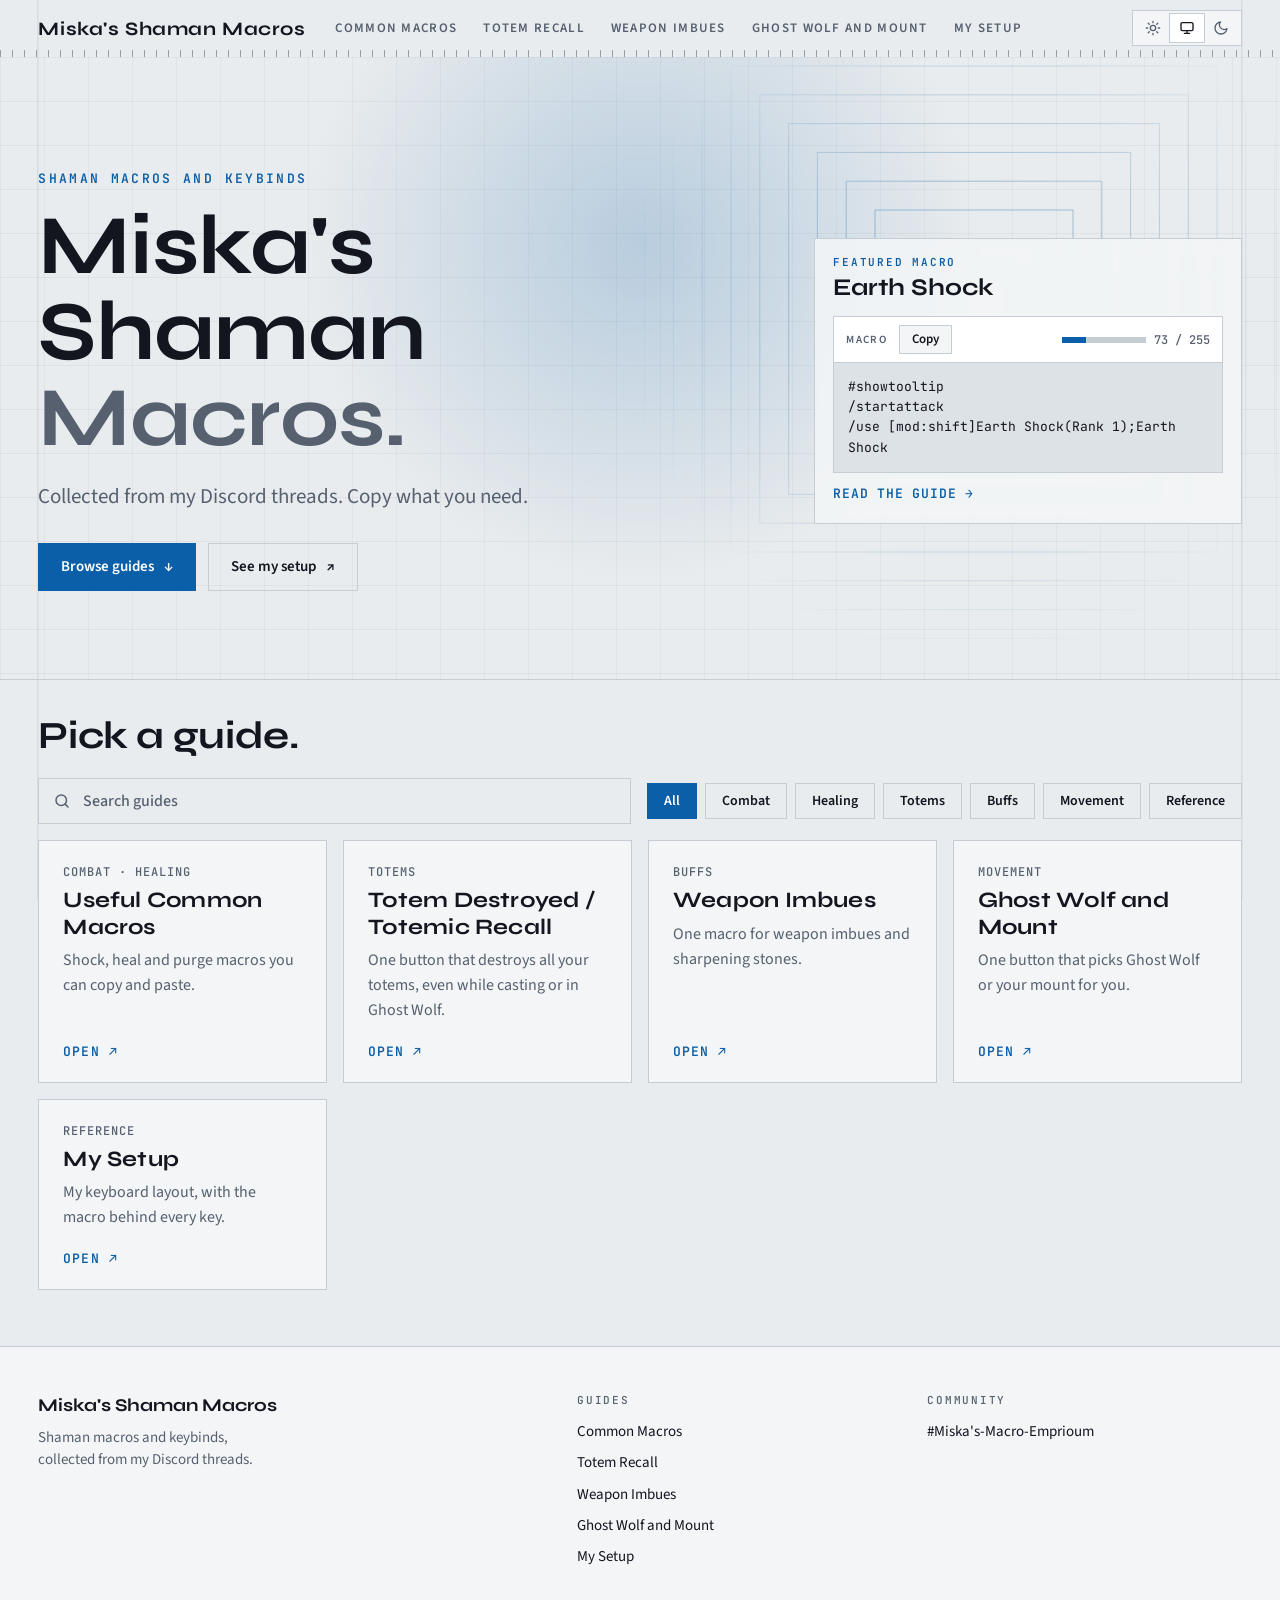
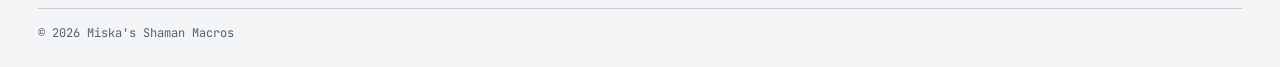
==== commit 0fe47efc: "Added some bling and jazzed it all up" ====
--- a/index.html
+++ b/index.html
@@ -6,16 +6,42 @@
 <title>Miska's Shaman Macros</title>
 <link rel="preconnect" href="https://fonts.googleapis.com">
 <link rel="preconnect" href="https://fonts.gstatic.com" crossorigin>
-<link rel="stylesheet" href="https://fonts.googleapis.com/css2?family=Cinzel:wght@600;700&family=JetBrains+Mono:wght@400;500&family=Source+Sans+3:wght@400;600;700&display=swap">
+<link rel="stylesheet" href="https://fonts.googleapis.com/css2?family=Syne:wght@600;700;800&family=JetBrains+Mono:wght@400;500&family=Source+Sans+3:wght@400;600;700&display=swap">
 <link rel="stylesheet" href="site.css">
 </head>
 <body data-nav="home">
 <div id="site-nav"></div>
-<main class="wrap">
-  <h1>Miska's Shaman Macros</h1>
-  <p class="lead">Shaman macros and keybinds, collected from my Discord threads. Copy what you need.</p>
-  <div class="cards" id="cards"></div>
+<section class="hero">
+  <svg class="rings" viewBox="0 0 400 400" aria-hidden="true" focusable="false"><rect x="1" y="1" width="398" height="398"/><rect x="17" y="17" width="366" height="366"/><rect x="33" y="33" width="334" height="334"/><rect x="49" y="49" width="302" height="302"/><rect x="65" y="65" width="270" height="270"/><rect x="81" y="81" width="238" height="238"/><rect x="97" y="97" width="206" height="206"/><rect x="113" y="113" width="174" height="174"/><rect x="129" y="129" width="142" height="142"/><rect x="145" y="145" width="110" height="110"/><rect x="161" y="161" width="78" height="78"/><rect x="177" y="177" width="46" height="46"/></svg>
+  <div class="in herogrid">
+    <div class="herotxt">
+      <p class="kicker">Shaman macros and keybinds</p>
+      <h1>Miska's Shaman <span class="dim">Macros.</span></h1>
+      <p class="lead">Collected from my Discord threads. Copy what you need.</p>
+      <div class="ctas">
+        <a class="btn primary" href="#guides">Browse guides <span aria-hidden="true">↓</span></a>
+        <a class="btn ghost" href="setup.html">See my setup <span aria-hidden="true">↗</span></a>
+      </div>
+    </div>
+    <aside class="featured" id="featured" aria-label="Featured macro"></aside>
+  </div>
+</section>
+
+<main class="explore" id="guides">
+  <div class="sechead"><h2>Pick a guide.</h2></div>
+  <div class="shell">
+    <div class="filters">
+      <label class="search">
+        <svg viewBox="0 0 24 24" width="18" height="18" fill="none" stroke="currentColor" stroke-width="2" stroke-linecap="round" aria-hidden="true"><circle cx="11" cy="11" r="7"/><path d="M20 20l-3.5-3.5"/></svg>
+        <input id="q" type="search" placeholder="Search guides" autocomplete="off">
+      </label>
+      <div class="chipbar" id="chipbar" role="group" aria-label="Filter by topic"></div>
+    </div>
+    <div class="cards" id="cards"></div>
+    <p class="nomatch" id="nomatch" hidden>No guides match that search.</p>
+  </div>
 </main>
+
 <div id="site-foot"></div>
 <script src="site.js"></script>
 </body>
--- a/site.css
+++ b/site.css
@@ -1,69 +1,196 @@
 /* Shared styles for every page on the site: colour tokens, the top bar, article text, and the copyable macro box. */
 :root{
-  --bg:#edf0f4; --surface:#f8fafc; --raised:#ffffff; --ink:#14202b; --mute:#566879; --line:#c6d1db;
-  --accent:#0b5ea8; --accent-ink:#ffffff; --accent-soft:#d7e8f8; --code-bg:#e4eaf0; --warn:#9a5700;
+  --bg:#e9ecee; --surface:#f3f5f6; --raised:#ffffff; --ink:#13151f; --mute:#56606f; --line:#c5ccd3;
+  --accent:#0b5ea8; --accent-ink:#ffffff; --accent-soft:#d3e4f6; --code-bg:#dde2e6; --warn:#9a5700;
   --c-shift:#12754a; --c-ctrl:#b04e06; --c-alt:#7440b8; --c-as:#b0235a;
   --x-shift:#073d25; --x-ctrl:#6b2c01; --x-alt:#3f1d72; --x-as:#6e0f37;
-  --display:"Cinzel",Georgia,"Times New Roman",serif;
+  --display:"Syne",system-ui,-apple-system,"Segoe UI",sans-serif;
   --sans:"Source Sans 3",system-ui,-apple-system,"Segoe UI",sans-serif;
   --mono:"JetBrains Mono",ui-monospace,Consolas,Menlo,monospace;
   --pad:clamp(16px,3vw,48px);
+  --max:2200px;
 }
 @media (prefers-color-scheme:dark){
   :root:not([data-theme="light"]){
-    --bg:#0b131a; --surface:#111c26; --raised:#162531; --ink:#e3ecf2; --mute:#8ca1b2; --line:#2a4151;
-    --accent:#4ba4f2; --accent-ink:#06121d; --accent-soft:#113756; --code-bg:#09121a; --warn:#e0a24a;
+    --bg:#13151f; --surface:#191c2a; --raised:#20243a; --ink:#e9ecee; --mute:#939cad; --line:#2d3347;
+    --accent:#58a8f5; --accent-ink:#0a1018; --accent-soft:#18304f; --code-bg:#0f111a; --warn:#e0a24a;
     --c-shift:#4cc38a; --c-ctrl:#f0a05a; --c-alt:#b98cf2; --c-as:#f26ea0;
     --x-shift:#b4f2d3; --x-ctrl:#ffd9b3; --x-alt:#e4d3fc; --x-as:#ffc3da;
     color-scheme:dark;
   }
 }
 :root[data-theme="dark"]{
-  --bg:#0b131a; --surface:#111c26; --raised:#162531; --ink:#e3ecf2; --mute:#8ca1b2; --line:#2a4151;
-  --accent:#4ba4f2; --accent-ink:#06121d; --accent-soft:#113756; --code-bg:#09121a; --warn:#e0a24a;
+  --bg:#13151f; --surface:#191c2a; --raised:#20243a; --ink:#e9ecee; --mute:#939cad; --line:#2d3347;
+  --accent:#58a8f5; --accent-ink:#0a1018; --accent-soft:#18304f; --code-bg:#0f111a; --warn:#e0a24a;
   --c-shift:#4cc38a; --c-ctrl:#f0a05a; --c-alt:#b98cf2; --c-as:#f26ea0;
   --x-shift:#b4f2d3; --x-ctrl:#ffd9b3; --x-alt:#e4d3fc; --x-as:#ffc3da;
   color-scheme:dark;
 }
 *{box-sizing:border-box}
 html{scroll-padding-top:72px}
+body{display:flex;flex-direction:column;min-height:100vh}
+.hero,.explore,.docwrap,.wrap{width:100%}
 [hidden]{display:none!important}
-body{margin:0;background:var(--bg);color:var(--ink);font:16px/1.5 var(--sans)}
+body{margin:0;background-color:var(--bg);color:var(--ink);font:clamp(16px,calc(.45vw + 10px),19px)/1.55 var(--sans)}
 a{color:var(--accent)}
 button:focus-visible,a:focus-visible{outline:3px solid var(--accent);outline-offset:2px}
 
 /* Top bar */
-.sitenav{position:sticky;top:0;z-index:10;background:var(--surface);border-bottom:1px solid var(--line)}
-.sitenav .in{display:flex;flex-wrap:wrap;align-items:center;gap:4px 28px;max-width:1100px;margin:0 auto;padding:10px var(--pad)}
+.sitenav{position:sticky;top:0;z-index:10;background:transparent;border-bottom:1px solid transparent;transition:background-color .2s,border-color .2s}
+.sitenav.solid{background:color-mix(in srgb,var(--bg) 85%,transparent);-webkit-backdrop-filter:blur(12px);backdrop-filter:blur(12px);border-bottom-color:var(--line)}
+.sitenav .in{display:flex;flex-wrap:wrap;align-items:center;gap:4px 28px;max-width:var(--max);margin:0 auto;padding:10px var(--pad)}
 .sitenav .brand{font:700 19px/1 var(--display);letter-spacing:.03em;color:var(--ink);text-decoration:none;padding-block:8px}
 .sitenav .links{display:flex;flex-wrap:wrap;gap:4px 22px}
-.sitenav a.l{font:600 15px/1 var(--sans);color:var(--mute);text-decoration:none;padding:10px 2px 8px;border-bottom:2px solid transparent}
+.sitenav a.l{font:600 13px/1 var(--sans);letter-spacing:.1em;text-transform:uppercase;color:var(--mute);text-decoration:none;padding:10px 2px 8px;border-bottom:2px solid transparent}
 .sitenav a.l:hover{color:var(--accent)}
-.sitenav a.l[aria-current="page"]{color:var(--ink);border-bottom-color:var(--accent)}
+.sitenav a.l[aria-current="page"]{color:var(--bg);background:var(--ink);border-bottom-color:transparent;border-radius:0;padding-inline:12px}
+
+.themeseg{margin-left:auto;display:flex;padding:3px;border:1px solid var(--line);border-radius:0;background:var(--surface)}
+.themeseg button{width:34px;height:28px;border:0;border-radius:0;background:transparent;color:var(--mute);display:grid;place-items:center;cursor:pointer}
+.themeseg button:hover{color:var(--ink)}
+.themeseg button[aria-pressed="true"]{background:var(--raised);color:var(--ink);box-shadow:0 0 0 1px var(--line)}
+
+/* Reading progress */
 
 /* Footer */
-.sitefoot{margin-top:48px;border-top:1px solid var(--line);background:var(--surface)}
-.sitefoot .in{max-width:1100px;margin:0 auto;padding:20px var(--pad) 36px;color:var(--mute);font-size:15px}
-.sitefoot p{margin:0 0 4px}
-.sitefoot strong{color:var(--ink)}
+.sitefoot{margin-top:auto;border-top:1px solid var(--line);background:var(--surface)}
+.sitefoot .in{max-width:var(--max);margin:0 auto;padding:48px var(--pad) 28px;color:var(--mute);font-size:15px}
+.fgrid{display:grid;grid-template-columns:1.6fr 1fr 1fr;gap:36px}
+.fbrand{margin:0 0 10px;font:700 18px/1.2 var(--display);color:var(--ink)}
+.ftag,.fnote2{margin:0;max-width:34ch;line-height:1.5}
+.fh{margin:0 0 14px;font:500 11px/1 var(--mono);letter-spacing:.16em;text-transform:uppercase;color:var(--mute)}
+.flist{display:flex;flex-direction:column;gap:8px}
+.flist a{color:var(--ink);text-decoration:none}
+.flist a:hover{color:var(--accent)}
+.fbase{display:flex;flex-wrap:wrap;justify-content:space-between;gap:10px;margin-top:40px;padding-top:18px;border-top:1px solid var(--line);font:12px/1 var(--mono);color:var(--mute)}
+@media (max-width:900px){.fgrid{grid-template-columns:repeat(2,minmax(0,1fr))}}
 
 /* Page container for text pages */
 .wrap{max-width:860px;margin:0 auto;padding-block:40px 24px;padding-inline:var(--pad)}
-.wrap h1{font:700 clamp(30px,5vw,44px)/1.1 var(--display);letter-spacing:.02em;margin:0 0 10px;text-wrap:balance}
-.wrap .lead{margin:0 0 28px;color:var(--mute);font-size:18px;max-width:60ch}
-
-/* Home cards */
-.cards{display:grid;grid-template-columns:repeat(auto-fit,minmax(min(100%,300px),1fr));gap:14px}
-.card{display:block;padding:20px;border:1px solid var(--line);border-bottom-width:3px;border-radius:12px;background:var(--surface);color:var(--ink);text-decoration:none}
-.card:hover{border-color:var(--accent);background:var(--raised)}
-.card h2{margin:0 0 6px;font:700 22px/1.2 var(--display);letter-spacing:.01em;color:var(--accent)}
+.wrap h1,.docmain h1{font:700 clamp(30px,5vw,46px)/1.08 var(--display);letter-spacing:-.01em;margin:0 0 10px;text-wrap:balance}
+.wrap .lead,.docmain .lead{margin:0 0 28px;color:var(--mute);font-size:18px;max-width:60ch}
+
+/* Home hero: a large title over a glow that follows the cursor */
+.hero{position:relative;overflow:hidden;border-bottom:1px solid var(--line)}
+.hero .in{max-width:var(--max);margin:0 auto;padding:clamp(56px,9vw,120px) var(--pad) clamp(48px,7vw,88px)}
+.hero .kicker{margin:0 0 18px;font:600 13px/1 var(--mono);letter-spacing:.18em;text-transform:uppercase;color:var(--accent)}
+.hero .eyebrow-unused{margin:0 0 18px;font:600 13px/1 var(--mono);letter-spacing:.18em;text-transform:uppercase;color:var(--accent)}
+.dim{color:var(--mute)}
+.herogrid{display:grid;grid-template-columns:minmax(0,1.25fr) minmax(0,.75fr);gap:clamp(32px,5vw,96px);align-items:center}
+.ctas{display:flex;flex-wrap:wrap;gap:12px;margin-top:30px}
+.btn{display:inline-flex;align-items:center;gap:10px;min-height:48px;padding:0 22px;border-radius:0;font:600 15px/1 var(--sans);text-decoration:none;border:1px solid transparent}
+.btn.primary{background:var(--accent);color:var(--accent-ink)}
+.btn.primary:hover{filter:brightness(1.1)}
+.btn.ghost{color:var(--ink);border-color:var(--line)}
+.btn.ghost:hover{border-color:var(--accent);color:var(--accent)}
+.featured{position:relative;padding:18px;border:1px solid var(--line);border-radius:0;background:color-mix(in srgb,var(--surface) 88%,transparent);-webkit-backdrop-filter:blur(8px);backdrop-filter:blur(8px)}
+.featured .eyebrow{margin:0 0 6px;font:600 11px/1 var(--mono);letter-spacing:.16em;text-transform:uppercase;color:var(--accent)}
+.featured h2{margin:0 0 14px;font:700 24px/1.15 var(--display)}
+.featured .flink{display:inline-block;margin-top:14px;font:600 13px/1 var(--mono);letter-spacing:.06em;text-transform:uppercase;color:var(--accent);text-decoration:none}
+@media (max-width:1100px){.herogrid{grid-template-columns:minmax(0,1fr)}}
+.hero h1{margin:0 0 20px;font:700 clamp(38px,8.5vw,84px)/1.02 var(--display);letter-spacing:-.01em;text-wrap:balance;max-width:20ch}
+.hero .lead{margin:0;color:var(--mute);font-size:clamp(17px,2vw,21px);max-width:62ch}
+.sechead{margin-bottom:22px}
+.sechead h2{margin:0;font:700 clamp(28px,3vw,44px)/1.05 var(--display);letter-spacing:-.01em}
+.sechead .kicker{margin:0 0 10px;font:600 12px/1 var(--mono);letter-spacing:.18em;text-transform:uppercase;color:var(--accent)}
+.explore{max-width:var(--max);margin:0 auto;padding:36px var(--pad) 56px}
+.explore>h2{margin:0 0 16px;font:600 13px/1 var(--mono);letter-spacing:.18em;text-transform:uppercase;color:var(--mute)}
+
+/* Stats strip */
+.sechead.split{display:flex;flex-wrap:wrap;align-items:flex-end;justify-content:space-between;gap:16px 40px}
+.sechead .aside{margin:0;max-width:40ch;color:var(--mute)}
+.sechead.center{text-align:center}
+
+/* How it works: three cells sharing hairlines */
+
+/* FAQ */
+
+/* Closing call to action, with a glow rising from the bottom */
+
+/* Reveal on scroll */
+.reveal{opacity:0;transform:translateY(1.5rem);transition:opacity .7s cubic-bezier(.16,1,.3,1),transform .7s cubic-bezier(.16,1,.3,1)}
+.reveal.is-visible{opacity:1;transform:none}
+.reveal.d1{transition-delay:80ms}
+.reveal.d2{transition-delay:160ms}
+.reveal.d3{transition-delay:240ms}
+
+/* Search, topic chips and the rounded container that holds the cards */
+.shell{}
+.filters{display:flex;flex-wrap:wrap;align-items:center;gap:12px 16px;margin-bottom:16px}
+.search{flex:1 1 320px;display:flex;align-items:center;gap:10px;padding:0 14px;height:46px;border:1px solid var(--line);border-radius:0;background:var(--bg);color:var(--mute)}
+.search:focus-within{border-color:var(--accent);color:var(--accent)}
+.search input{flex:1;min-width:0;height:100%;border:0;outline:0;background:transparent;color:var(--ink);font:500 16px var(--sans)}
+.search input::placeholder{color:var(--mute)}
+.chipbar{display:flex;flex-wrap:wrap;gap:8px}
+.fchip{padding:10px 16px;border:1px solid var(--line);border-radius:0;background:var(--bg);color:var(--ink);font:600 14px/1 var(--sans);cursor:pointer}
+.fchip:hover{border-color:var(--accent);color:var(--accent)}
+.fchip[aria-pressed="true"]{background:var(--accent);border-color:var(--accent);color:var(--accent-ink)}
+.nomatch{margin:8px 0 4px;color:var(--mute)}
+
+/* Cards */
+.cards{display:grid;grid-template-columns:repeat(auto-fit,minmax(min(100%,280px),1fr));gap:16px}
+.card{position:relative;display:flex;flex-direction:column;padding:0;border:1px solid var(--line);border-radius:0;background:var(--surface);color:var(--ink);text-decoration:none;overflow:hidden}
+.go .arr{display:inline-block}
+.card::after{content:"";position:absolute;left:0;right:0;bottom:0;height:3px;background:var(--accent);transform:scaleX(0);transform-origin:left}
+.card:hover,.card:focus-visible{border-color:var(--accent);box-shadow:0 14px 34px -18px var(--accent)}
+.card:hover::after,.card:focus-visible::after{transform:scaleX(1)}
+.cbody{display:flex;flex-direction:column;gap:8px;flex:1;padding:24px}
+.ctags{margin:0;font:500 12px/1.2 var(--mono);letter-spacing:.08em;text-transform:uppercase;color:var(--mute)}
+.card h2{margin:0;font:700 22px/1.2 var(--display);letter-spacing:.01em;color:var(--ink)}
 .card p{margin:0;color:var(--mute)}
+.card .go{margin-top:auto;padding-top:14px;font:600 13px/1 var(--mono);letter-spacing:.08em;text-transform:uppercase;color:var(--accent)}
+
+/* Guide pages: a sticky sidebar, then each section split into explanation (left) and macros (right) */
+.docwrap{display:grid;grid-template-columns:260px minmax(0,1fr);gap:clamp(28px,4vw,80px);max-width:var(--max);margin:0 auto;padding:48px var(--pad) 64px}
+.docmain{min-width:0}
+.side{position:sticky;top:76px;align-self:start;max-height:calc(100vh - 96px);overflow:auto;font-size:15px}
+.side h2{margin:0 0 10px;font:600 12px/1 var(--mono);letter-spacing:.16em;text-transform:uppercase;color:var(--mute)}
+.side nav{display:flex;flex-direction:column;gap:2px;margin-bottom:30px}
+.side a{padding:8px 12px;border-left:2px solid var(--line);color:var(--mute);text-decoration:none;font-weight:600}
+.side a:hover{color:var(--accent);border-left-color:var(--accent)}
+.side a[aria-current]{color:var(--ink);border-left-color:var(--accent);background:linear-gradient(90deg,color-mix(in srgb,var(--accent) 14%,transparent),transparent)}
+.sec{display:grid;grid-template-columns:minmax(0,5fr) minmax(0,6fr);gap:8px clamp(32px,5vw,96px);margin-top:44px;padding-top:28px;border-top:1px solid var(--line)}
+.sec:first-child{margin-top:0;padding-top:0;border-top:0}
+.sec>h3{grid-column:1/-1;margin:0 0 8px;padding:0;border:0;font:700 clamp(24px,2.2vw,34px)/1.15 var(--display);letter-spacing:-.005em}
+.sec.solo{grid-template-columns:minmax(0,1fr)}
+.sec.solo .sec-text{max-width:70ch}
+.sec-text{min-width:0;max-width:62ch}
+.sec-macros{min-width:0}
+.sec-macros>p{margin:0 0 8px}
+.sec-macros>p:not(.subtext){margin-top:18px;font-weight:700}
+.sec-macros>p:first-child{margin-top:0}
+.sec-macros .macro{margin:0 0 6px}
+@media (max-width:1100px){
+  .docwrap{grid-template-columns:minmax(0,1fr)}
+  .side{position:static;max-height:none}
+  .sec{grid-template-columns:minmax(0,1fr)}
+}
+
+/* Process-style cards for "Bold lead: explanation" lists */
+.prose ul.steps{list-style:none;margin:0 0 18px;padding:0;display:flex;flex-direction:column;gap:10px}
+.prose ul.steps>li{display:block;margin:0;padding:12px 0;border-top:1px solid var(--line)}
+.prose ul.steps .sq{display:none}
+.prose ul.steps .sb{min-width:0}
+.prose ul.steps .st{font:700 16px/1.3 var(--display);margin-bottom:3px}
+.prose ul.steps .sd{color:var(--mute);font-size:.95em;line-height:1.5}
+.prose ul.steps .sd code{font-size:.9em}
+.prose ul.steps .sd ul{margin:10px 0 0;padding-left:1.2em;list-style:disc}
+.prose ul.steps .sd ul li{margin:0 0 4px;color:var(--ink)}
+
+/* Previous / next guide */
+.pager{display:grid;grid-template-columns:repeat(auto-fit,minmax(min(100%,300px),1fr));gap:14px;margin-top:56px;padding-top:28px;border-top:1px solid var(--line)}
+.pager .pg{display:flex;flex-direction:column;gap:8px;padding:18px 20px;border:1px solid var(--line);border-radius:0;background:var(--surface);color:var(--ink);text-decoration:none}
+.pager .pg:hover{border-color:var(--accent);background:var(--raised)}
+.pager .pg.next{text-align:right;grid-column:2}
+.pager .pl{font:500 11px/1 var(--mono);letter-spacing:.14em;text-transform:uppercase;color:var(--mute)}
+.pager .pt{font:700 20px/1.25 var(--display)}
+@media (max-width:700px){.pager .pg.next{grid-column:auto}}
 
 /* Article text rendered from the markdown files */
 .toc{display:flex;flex-wrap:wrap;gap:8px;margin:0 0 28px}
-.toc a{padding:8px 14px;border:1px solid var(--line);border-radius:999px;background:var(--surface);color:var(--ink);text-decoration:none;font:600 14px/1 var(--sans)}
+.toc a{padding:8px 14px;border:1px solid var(--line);border-radius:0;background:var(--surface);color:var(--ink);text-decoration:none;font:600 14px/1 var(--sans)}
 .toc a:hover{border-color:var(--accent);color:var(--accent)}
-.prose{max-width:72ch}
+.prose{max-width:none}
 .prose h2{margin:40px 0 10px;font:700 26px/1.2 var(--display);letter-spacing:.01em;text-wrap:balance}
 .prose h3{margin:44px 0 10px;padding-top:18px;border-top:1px solid var(--line);font:700 24px/1.2 var(--display);letter-spacing:.01em;text-wrap:balance}
 .prose h3:first-child{margin-top:0;padding-top:0;border-top:0}
@@ -73,25 +200,59 @@
 .prose li{margin-bottom:6px}
 .prose li::marker{color:var(--accent)}
 .prose hr{margin:36px 0;border:0;border-top:1px solid var(--line)}
-.prose code{font:.9em var(--mono);padding:2px 6px;border-radius:5px;background:var(--code-bg)}
+.prose code{font:.9em var(--mono);padding:2px 6px;border-radius:0;background:var(--code-bg)}
 .prose blockquote{margin:0 0 16px;padding:4px 16px;border-left:3px solid var(--accent);color:var(--mute)}
 .prose .subtext{font-size:14px;color:var(--mute)}
 .prose .macro{margin:4px 0 22px}
+.macro:hover{border-color:color-mix(in srgb,var(--accent) 55%,var(--line))}
 .prose strong{font-weight:700}
 
 /* Copyable macro box, shared with the keybind page */
-.macro{border:1px solid var(--line);border-radius:8px;overflow:hidden;background:var(--code-bg)}
+.macro{border:1px solid var(--line);border-radius:0;overflow:hidden;background:var(--code-bg)}
 .mbar{display:flex;flex-wrap:wrap;align-items:center;gap:8px 12px;padding:8px 12px;border-bottom:1px solid var(--line);background:var(--raised)}
 .mbar .t{font:600 11px/1 var(--sans);letter-spacing:.12em;text-transform:uppercase;color:var(--mute)}
 .meter{display:flex;align-items:center;gap:8px;margin-left:auto;font:500 12px/1 var(--mono);color:var(--mute)}
-.meter .track{width:84px;height:6px;border-radius:3px;background:var(--line);overflow:hidden}
+.meter .track{width:84px;height:6px;border-radius:0;background:var(--line);overflow:hidden}
 .meter .fill{display:block;height:100%;background:var(--accent)}
 .meter.warn{color:var(--warn)}
 .meter.warn .fill{background:var(--warn)}
-.copy{font:600 13px/1 var(--sans);padding:7px 12px;border:1px solid var(--line);border-radius:6px;background:var(--surface);color:var(--ink);cursor:pointer}
+.copy{font:600 13px/1 var(--sans);padding:7px 12px;border:1px solid var(--line);border-radius:0;background:var(--surface);color:var(--ink);cursor:pointer}
 .copy:hover{border-color:var(--accent);color:var(--accent)}
+.copy.done{background:var(--accent);border-color:var(--accent);color:var(--accent-ink)}
 pre{margin:0;padding:14px;font:13px/1.55 var(--mono);white-space:pre-wrap;overflow-wrap:anywhere;color:var(--ink)}
 
 @media (prefers-reduced-motion:no-preference){
-  .card,.toc a,.sitenav a.l,.copy{transition:background-color .12s,border-color .12s,color .12s}
-}
+  .card,.toc a,.sitenav a.l,.copy{transition:background-color .15s,border-color .15s,color .15s,box-shadow .2s,transform .2s}
+  .card::after{transition:transform .28s ease}
+  .go .arr{transition:transform .3s}
+  .card:hover .arr{transform:translate(4px,-4px)}
+  .card:hover{transform:translateY(-3px)}
+  @keyframes rise{from{opacity:0;transform:translateY(14px)}to{opacity:1;transform:none}}
+  .hero .in>*{animation:rise .6s ease both}
+  .hero .in>*:nth-child(2){animation-delay:.08s}
+  .hero .in>*:nth-child(3){animation-delay:.16s}
+}
+
+/* Backgrounds and glows */
+body::before,body::after{content:"";position:fixed;top:0;bottom:0;left:50%;transform:translateX(-50%);pointer-events:none;z-index:-1;border-inline:1px solid color-mix(in srgb,var(--line) 75%,transparent)}
+body::before{width:min(100%,var(--max))}
+body::after{width:calc(min(100%,var(--max)) - 2*var(--pad))}
+.hero::before{content:"";position:absolute;inset:0;z-index:-1;background:radial-gradient(520px circle at var(--mx) var(--my),color-mix(in srgb,var(--accent) 22%,transparent),transparent 65%)}
+.sitenav .ruler,.sitenav .progress{position:absolute;left:0;bottom:-1px;height:7px;pointer-events:none}
+.sitenav .ruler{right:0;background:repeating-linear-gradient(90deg,color-mix(in srgb,var(--mute) 55%,transparent) 0 1px,transparent 1px 12px)}
+.sitenav .progress{width:calc(var(--p,0) * 100%);background:repeating-linear-gradient(90deg,var(--accent) 0 1px,transparent 1px 12px);filter:drop-shadow(0 0 3px var(--accent))}
+.sitenav::after{content:"";position:absolute;left:0;right:0;bottom:-1px;height:1px;background:var(--accent);transform:scaleX(var(--p,0));transform-origin:left;pointer-events:none}
+.card>*{position:relative}
+.card::before{content:"";position:absolute;inset:0;opacity:0;pointer-events:none;background:radial-gradient(280px circle at var(--mx,50%) var(--my,50%),color-mix(in srgb,var(--accent) 20%,transparent),transparent 70%)}
+.card:hover::before{opacity:1}
+.hero{position:relative;isolation:isolate;overflow:hidden;border-bottom:1px solid var(--line);--mx:50%;--my:30%;background-image:linear-gradient(color-mix(in srgb,var(--ink) 4.5%,transparent) 1px,transparent 1px),linear-gradient(90deg,color-mix(in srgb,var(--ink) 3.5%,transparent) 1px,transparent 1px);background-size:44px 44px}
+@media (prefers-reduced-motion:no-preference){
+  @keyframes sonar{0%,100%{transform:scale(1);opacity:.9}50%{transform:scale(1.06);opacity:1}}
+}
+
+/* Concentric squares behind the hero */
+.rings{position:absolute;z-index:-1;right:-6vmin;top:-12vmin;width:80vmin;height:80vmin;fill:none;stroke:color-mix(in srgb,var(--accent) 34%,transparent);stroke-width:1;pointer-events:none;-webkit-mask-image:radial-gradient(circle,#000 25%,transparent 70%);mask-image:radial-gradient(circle,#000 25%,transparent 70%)}
+.rings rect{vector-effect:non-scaling-stroke}
+@media (prefers-reduced-motion:no-preference){
+  .rings{animation:sonar 9s ease-in-out infinite}
+}
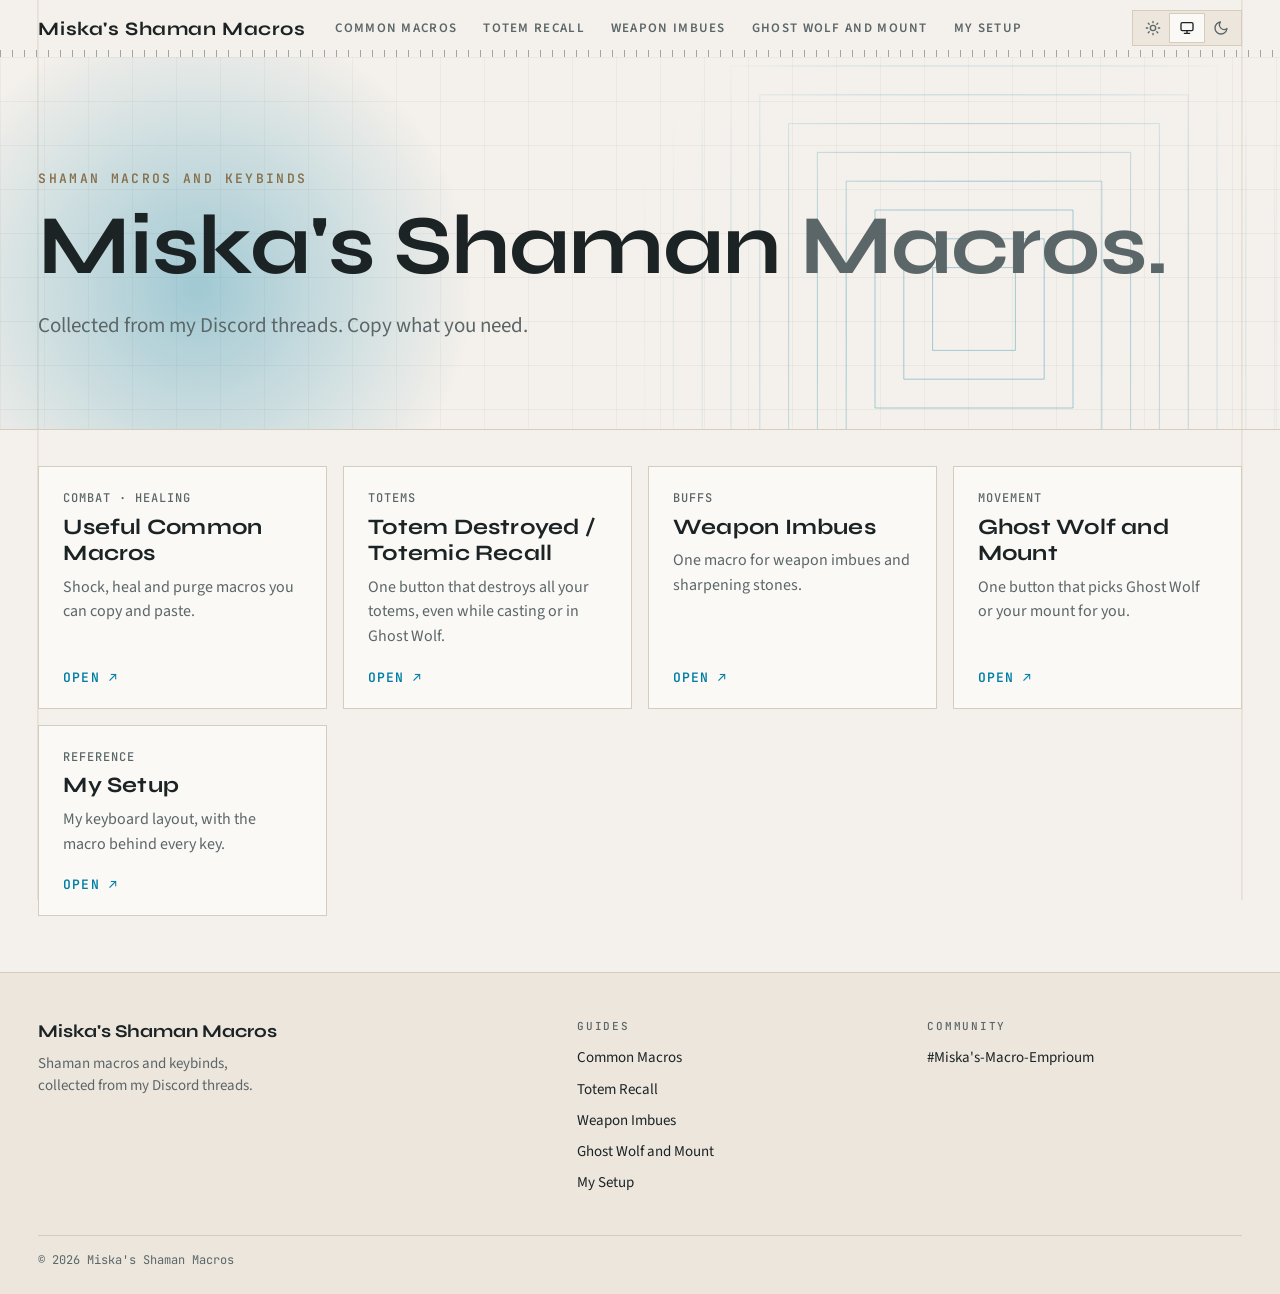
==== commit 624ad559: "Cleaned up and modified the bling" ====
--- a/index.html
+++ b/index.html
@@ -18,27 +18,13 @@
       <p class="kicker">Shaman macros and keybinds</p>
       <h1>Miska's Shaman <span class="dim">Macros.</span></h1>
       <p class="lead">Collected from my Discord threads. Copy what you need.</p>
-      <div class="ctas">
-        <a class="btn primary" href="#guides">Browse guides <span aria-hidden="true">↓</span></a>
-        <a class="btn ghost" href="setup.html">See my setup <span aria-hidden="true">↗</span></a>
-      </div>
     </div>
-    <aside class="featured" id="featured" aria-label="Featured macro"></aside>
   </div>
 </section>
 
 <main class="explore" id="guides">
-  <div class="sechead"><h2>Pick a guide.</h2></div>
   <div class="shell">
-    <div class="filters">
-      <label class="search">
-        <svg viewBox="0 0 24 24" width="18" height="18" fill="none" stroke="currentColor" stroke-width="2" stroke-linecap="round" aria-hidden="true"><circle cx="11" cy="11" r="7"/><path d="M20 20l-3.5-3.5"/></svg>
-        <input id="q" type="search" placeholder="Search guides" autocomplete="off">
-      </label>
-      <div class="chipbar" id="chipbar" role="group" aria-label="Filter by topic"></div>
-    </div>
     <div class="cards" id="cards"></div>
-    <p class="nomatch" id="nomatch" hidden>No guides match that search.</p>
   </div>
 </main>
 
--- a/site.css
+++ b/site.css
@@ -1,7 +1,7 @@
 /* Shared styles for every page on the site: colour tokens, the top bar, article text, and the copyable macro box. */
 :root{
-  --bg:#e9ecee; --surface:#f3f5f6; --raised:#ffffff; --ink:#13151f; --mute:#56606f; --line:#c5ccd3;
-  --accent:#0b5ea8; --accent-ink:#ffffff; --accent-soft:#d3e4f6; --code-bg:#dde2e6; --warn:#9a5700;
+  --bg:#f4f0eb; --surface:#ece6dd; --raised:#fbf9f6; --ink:#1c2325; --mute:#5b6668; --line:#d5ccbe;
+  --accent:#007ea6; --accent-ink:#f4f0eb; --accent-soft:#cde6ef; --code-bg:#e6dfd4; --warn:#c2411b; --hi:#85704c;
   --c-shift:#12754a; --c-ctrl:#b04e06; --c-alt:#7440b8; --c-as:#b0235a;
   --x-shift:#073d25; --x-ctrl:#6b2c01; --x-alt:#3f1d72; --x-as:#6e0f37;
   --display:"Syne",system-ui,-apple-system,"Segoe UI",sans-serif;
@@ -12,16 +12,16 @@
 }
 @media (prefers-color-scheme:dark){
   :root:not([data-theme="light"]){
-    --bg:#13151f; --surface:#191c2a; --raised:#20243a; --ink:#e9ecee; --mute:#939cad; --line:#2d3347;
-    --accent:#58a8f5; --accent-ink:#0a1018; --accent-soft:#18304f; --code-bg:#0f111a; --warn:#e0a24a;
+    --bg:#1c2325; --surface:#232d30; --raised:#07324a; --ink:#f4f0eb; --mute:#a3aeac; --line:#34454a;
+    --accent:#00afd7; --accent-ink:#0c1a1d; --accent-soft:#0a4560; --code-bg:#141a1c; --warn:#fe704d; --hi:#c6af8d;
     --c-shift:#4cc38a; --c-ctrl:#f0a05a; --c-alt:#b98cf2; --c-as:#f26ea0;
     --x-shift:#b4f2d3; --x-ctrl:#ffd9b3; --x-alt:#e4d3fc; --x-as:#ffc3da;
     color-scheme:dark;
   }
 }
 :root[data-theme="dark"]{
-  --bg:#13151f; --surface:#191c2a; --raised:#20243a; --ink:#e9ecee; --mute:#939cad; --line:#2d3347;
-  --accent:#58a8f5; --accent-ink:#0a1018; --accent-soft:#18304f; --code-bg:#0f111a; --warn:#e0a24a;
+  --bg:#1c2325; --surface:#232d30; --raised:#07324a; --ink:#f4f0eb; --mute:#a3aeac; --line:#34454a;
+    --accent:#00afd7; --accent-ink:#0c1a1d; --accent-soft:#0a4560; --code-bg:#141a1c; --warn:#fe704d; --hi:#c6af8d;
   --c-shift:#4cc38a; --c-ctrl:#f0a05a; --c-alt:#b98cf2; --c-as:#f26ea0;
   --x-shift:#b4f2d3; --x-ctrl:#ffd9b3; --x-alt:#e4d3fc; --x-as:#ffc3da;
   color-scheme:dark;
@@ -42,7 +42,7 @@
 .sitenav .brand{font:700 19px/1 var(--display);letter-spacing:.03em;color:var(--ink);text-decoration:none;padding-block:8px}
 .sitenav .links{display:flex;flex-wrap:wrap;gap:4px 22px}
 .sitenav a.l{font:600 13px/1 var(--sans);letter-spacing:.1em;text-transform:uppercase;color:var(--mute);text-decoration:none;padding:10px 2px 8px;border-bottom:2px solid transparent}
-.sitenav a.l:hover{color:var(--accent)}
+.sitenav a.l:hover{color:var(--hi)}
 .sitenav a.l[aria-current="page"]{color:var(--bg);background:var(--ink);border-bottom-color:transparent;border-radius:0;padding-inline:12px}
 
 .themeseg{margin-left:auto;display:flex;padding:3px;border:1px solid var(--line);border-radius:0;background:var(--surface)}
@@ -61,7 +61,7 @@
 .fh{margin:0 0 14px;font:500 11px/1 var(--mono);letter-spacing:.16em;text-transform:uppercase;color:var(--mute)}
 .flist{display:flex;flex-direction:column;gap:8px}
 .flist a{color:var(--ink);text-decoration:none}
-.flist a:hover{color:var(--accent)}
+.flist a:hover{color:var(--hi)}
 .fbase{display:flex;flex-wrap:wrap;justify-content:space-between;gap:10px;margin-top:40px;padding-top:18px;border-top:1px solid var(--line);font:12px/1 var(--mono);color:var(--mute)}
 @media (max-width:900px){.fgrid{grid-template-columns:repeat(2,minmax(0,1fr))}}
 
@@ -73,26 +73,15 @@
 /* Home hero: a large title over a glow that follows the cursor */
 .hero{position:relative;overflow:hidden;border-bottom:1px solid var(--line)}
 .hero .in{max-width:var(--max);margin:0 auto;padding:clamp(56px,9vw,120px) var(--pad) clamp(48px,7vw,88px)}
-.hero .kicker{margin:0 0 18px;font:600 13px/1 var(--mono);letter-spacing:.18em;text-transform:uppercase;color:var(--accent)}
+.hero .kicker{margin:0 0 18px;font:600 13px/1 var(--mono);letter-spacing:.18em;text-transform:uppercase;color:var(--hi)}
 .hero .eyebrow-unused{margin:0 0 18px;font:600 13px/1 var(--mono);letter-spacing:.18em;text-transform:uppercase;color:var(--accent)}
 .dim{color:var(--mute)}
-.herogrid{display:grid;grid-template-columns:minmax(0,1.25fr) minmax(0,.75fr);gap:clamp(32px,5vw,96px);align-items:center}
-.ctas{display:flex;flex-wrap:wrap;gap:12px;margin-top:30px}
-.btn{display:inline-flex;align-items:center;gap:10px;min-height:48px;padding:0 22px;border-radius:0;font:600 15px/1 var(--sans);text-decoration:none;border:1px solid transparent}
-.btn.primary{background:var(--accent);color:var(--accent-ink)}
-.btn.primary:hover{filter:brightness(1.1)}
-.btn.ghost{color:var(--ink);border-color:var(--line)}
-.btn.ghost:hover{border-color:var(--accent);color:var(--accent)}
-.featured{position:relative;padding:18px;border:1px solid var(--line);border-radius:0;background:color-mix(in srgb,var(--surface) 88%,transparent);-webkit-backdrop-filter:blur(8px);backdrop-filter:blur(8px)}
-.featured .eyebrow{margin:0 0 6px;font:600 11px/1 var(--mono);letter-spacing:.16em;text-transform:uppercase;color:var(--accent)}
-.featured h2{margin:0 0 14px;font:700 24px/1.15 var(--display)}
-.featured .flink{display:inline-block;margin-top:14px;font:600 13px/1 var(--mono);letter-spacing:.06em;text-transform:uppercase;color:var(--accent);text-decoration:none}
-@media (max-width:1100px){.herogrid{grid-template-columns:minmax(0,1fr)}}
+.herogrid{display:block}
 .hero h1{margin:0 0 20px;font:700 clamp(38px,8.5vw,84px)/1.02 var(--display);letter-spacing:-.01em;text-wrap:balance;max-width:20ch}
 .hero .lead{margin:0;color:var(--mute);font-size:clamp(17px,2vw,21px);max-width:62ch}
 .sechead{margin-bottom:22px}
 .sechead h2{margin:0;font:700 clamp(28px,3vw,44px)/1.05 var(--display);letter-spacing:-.01em}
-.sechead .kicker{margin:0 0 10px;font:600 12px/1 var(--mono);letter-spacing:.18em;text-transform:uppercase;color:var(--accent)}
+.sechead .kicker{margin:0 0 10px;font:600 12px/1 var(--mono);letter-spacing:.18em;text-transform:uppercase;color:var(--hi)}
 .explore{max-width:var(--max);margin:0 auto;padding:36px var(--pad) 56px}
 .explore>h2{margin:0 0 16px;font:600 13px/1 var(--mono);letter-spacing:.18em;text-transform:uppercase;color:var(--mute)}
 
@@ -116,23 +105,13 @@
 
 /* Search, topic chips and the rounded container that holds the cards */
 .shell{}
-.filters{display:flex;flex-wrap:wrap;align-items:center;gap:12px 16px;margin-bottom:16px}
-.search{flex:1 1 320px;display:flex;align-items:center;gap:10px;padding:0 14px;height:46px;border:1px solid var(--line);border-radius:0;background:var(--bg);color:var(--mute)}
-.search:focus-within{border-color:var(--accent);color:var(--accent)}
-.search input{flex:1;min-width:0;height:100%;border:0;outline:0;background:transparent;color:var(--ink);font:500 16px var(--sans)}
-.search input::placeholder{color:var(--mute)}
-.chipbar{display:flex;flex-wrap:wrap;gap:8px}
-.fchip{padding:10px 16px;border:1px solid var(--line);border-radius:0;background:var(--bg);color:var(--ink);font:600 14px/1 var(--sans);cursor:pointer}
-.fchip:hover{border-color:var(--accent);color:var(--accent)}
-.fchip[aria-pressed="true"]{background:var(--accent);border-color:var(--accent);color:var(--accent-ink)}
-.nomatch{margin:8px 0 4px;color:var(--mute)}
 
 /* Cards */
 .cards{display:grid;grid-template-columns:repeat(auto-fit,minmax(min(100%,280px),1fr));gap:16px}
-.card{position:relative;display:flex;flex-direction:column;padding:0;border:1px solid var(--line);border-radius:0;background:var(--surface);color:var(--ink);text-decoration:none;overflow:hidden}
+.card{position:relative;display:flex;flex-direction:column;padding:0;border:1px solid var(--line);border-radius:0;background:var(--raised);color:var(--ink);text-decoration:none;overflow:hidden}
 .go .arr{display:inline-block}
 .card::after{content:"";position:absolute;left:0;right:0;bottom:0;height:3px;background:var(--accent);transform:scaleX(0);transform-origin:left}
-.card:hover,.card:focus-visible{border-color:var(--accent);box-shadow:0 14px 34px -18px var(--accent)}
+.card:hover,.card:focus-visible{border-color:var(--hi);box-shadow:0 14px 34px -18px var(--hi)}
 .card:hover::after,.card:focus-visible::after{transform:scaleX(1)}
 .cbody{display:flex;flex-direction:column;gap:8px;flex:1;padding:24px}
 .ctags{margin:0;font:500 12px/1.2 var(--mono);letter-spacing:.08em;text-transform:uppercase;color:var(--mute)}
@@ -147,7 +126,7 @@
 .side h2{margin:0 0 10px;font:600 12px/1 var(--mono);letter-spacing:.16em;text-transform:uppercase;color:var(--mute)}
 .side nav{display:flex;flex-direction:column;gap:2px;margin-bottom:30px}
 .side a{padding:8px 12px;border-left:2px solid var(--line);color:var(--mute);text-decoration:none;font-weight:600}
-.side a:hover{color:var(--accent);border-left-color:var(--accent)}
+.side a:hover{color:var(--hi);border-left-color:var(--hi)}
 .side a[aria-current]{color:var(--ink);border-left-color:var(--accent);background:linear-gradient(90deg,color-mix(in srgb,var(--accent) 14%,transparent),transparent)}
 .sec{display:grid;grid-template-columns:minmax(0,5fr) minmax(0,6fr);gap:8px clamp(32px,5vw,96px);margin-top:44px;padding-top:28px;border-top:1px solid var(--line)}
 .sec:first-child{margin-top:0;padding-top:0;border-top:0}
@@ -180,7 +159,7 @@
 /* Previous / next guide */
 .pager{display:grid;grid-template-columns:repeat(auto-fit,minmax(min(100%,300px),1fr));gap:14px;margin-top:56px;padding-top:28px;border-top:1px solid var(--line)}
 .pager .pg{display:flex;flex-direction:column;gap:8px;padding:18px 20px;border:1px solid var(--line);border-radius:0;background:var(--surface);color:var(--ink);text-decoration:none}
-.pager .pg:hover{border-color:var(--accent);background:var(--raised)}
+.pager .pg:hover{border-color:var(--hi);background:var(--raised)}
 .pager .pg.next{text-align:right;grid-column:2}
 .pager .pl{font:500 11px/1 var(--mono);letter-spacing:.14em;text-transform:uppercase;color:var(--mute)}
 .pager .pt{font:700 20px/1.25 var(--display)}
@@ -189,7 +168,7 @@
 /* Article text rendered from the markdown files */
 .toc{display:flex;flex-wrap:wrap;gap:8px;margin:0 0 28px}
 .toc a{padding:8px 14px;border:1px solid var(--line);border-radius:0;background:var(--surface);color:var(--ink);text-decoration:none;font:600 14px/1 var(--sans)}
-.toc a:hover{border-color:var(--accent);color:var(--accent)}
+.toc a:hover{border-color:var(--hi);color:var(--hi)}
 .prose{max-width:none}
 .prose h2{margin:40px 0 10px;font:700 26px/1.2 var(--display);letter-spacing:.01em;text-wrap:balance}
 .prose h3{margin:44px 0 10px;padding-top:18px;border-top:1px solid var(--line);font:700 24px/1.2 var(--display);letter-spacing:.01em;text-wrap:balance}
@@ -204,7 +183,7 @@
 .prose blockquote{margin:0 0 16px;padding:4px 16px;border-left:3px solid var(--accent);color:var(--mute)}
 .prose .subtext{font-size:14px;color:var(--mute)}
 .prose .macro{margin:4px 0 22px}
-.macro:hover{border-color:color-mix(in srgb,var(--accent) 55%,var(--line))}
+.macro:hover{border-color:color-mix(in srgb,var(--hi) 55%,var(--line))}
 .prose strong{font-weight:700}
 
 /* Copyable macro box, shared with the keybind page */
@@ -217,7 +196,7 @@
 .meter.warn{color:var(--warn)}
 .meter.warn .fill{background:var(--warn)}
 .copy{font:600 13px/1 var(--sans);padding:7px 12px;border:1px solid var(--line);border-radius:0;background:var(--surface);color:var(--ink);cursor:pointer}
-.copy:hover{border-color:var(--accent);color:var(--accent)}
+.copy:hover{border-color:var(--hi);color:var(--hi)}
 .copy.done{background:var(--accent);border-color:var(--accent);color:var(--accent-ink)}
 pre{margin:0;padding:14px;font:13px/1.55 var(--mono);white-space:pre-wrap;overflow-wrap:anywhere;color:var(--ink)}
 
@@ -237,7 +216,6 @@
 body::before,body::after{content:"";position:fixed;top:0;bottom:0;left:50%;transform:translateX(-50%);pointer-events:none;z-index:-1;border-inline:1px solid color-mix(in srgb,var(--line) 75%,transparent)}
 body::before{width:min(100%,var(--max))}
 body::after{width:calc(min(100%,var(--max)) - 2*var(--pad))}
-.hero::before{content:"";position:absolute;inset:0;z-index:-1;background:radial-gradient(520px circle at var(--mx) var(--my),color-mix(in srgb,var(--accent) 22%,transparent),transparent 65%)}
 .sitenav .ruler,.sitenav .progress{position:absolute;left:0;bottom:-1px;height:7px;pointer-events:none}
 .sitenav .ruler{right:0;background:repeating-linear-gradient(90deg,color-mix(in srgb,var(--mute) 55%,transparent) 0 1px,transparent 1px 12px)}
 .sitenav .progress{width:calc(var(--p,0) * 100%);background:repeating-linear-gradient(90deg,var(--accent) 0 1px,transparent 1px 12px);filter:drop-shadow(0 0 3px var(--accent))}
@@ -256,3 +234,16 @@
 @media (prefers-reduced-motion:no-preference){
   .rings{animation:sonar 9s ease-in-out infinite}
 }
+
+/* The glow sits behind the first word of the title and stays put */
+.hero h1{position:relative}
+.hero h1::before{content:"";position:absolute;z-index:-1;left:1.9em;top:1em;width:7em;height:7em;transform:translate(-50%,-50%);background:radial-gradient(circle,color-mix(in srgb,var(--accent) 34%,transparent),transparent 66%);pointer-events:none}
+
+/* The tan highlight is the hover colour across the site */
+.sitenav a.l:hover,.fchip:hover,.copy:hover,.toc a:hover,.side a:hover,.flist a:hover{color:var(--hi)}
+.card:hover h2{color:var(--hi)}
+.card:hover .go{color:var(--hi)}
+.pager .pg:hover .pt{color:var(--hi)}
+.card::after{background:var(--hi)}
+.card::before{background:radial-gradient(280px circle at var(--mx,50%) var(--my,50%),color-mix(in srgb,var(--hi) 16%,transparent),transparent 70%)}
+.card:hover,.card:focus-visible{box-shadow:0 14px 34px -18px var(--hi)}
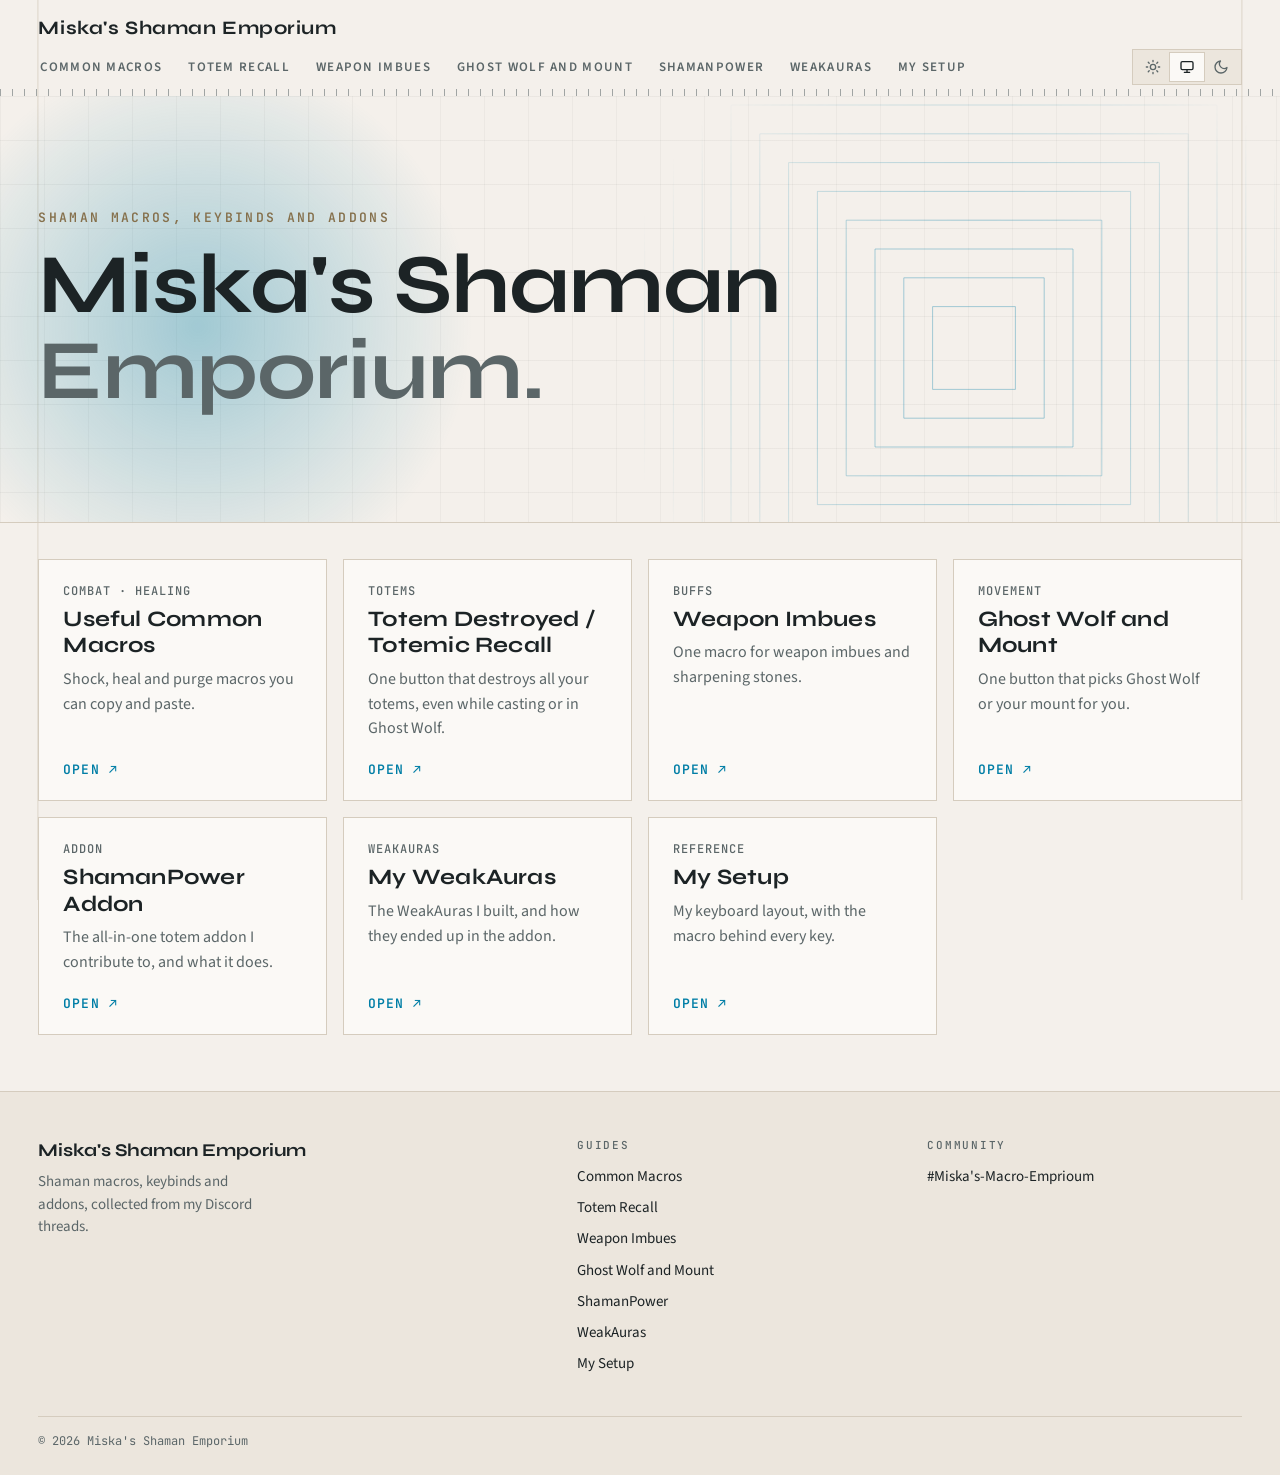
==== commit a243aaf8: "Added Shamanpower and weakauras pages" ====
--- a/index.html
+++ b/index.html
@@ -3,7 +3,7 @@
 <head>
 <meta charset="utf-8">
 <meta name="viewport" content="width=device-width, initial-scale=1, viewport-fit=cover">
-<title>Miska's Shaman Macros</title>
+<title>Miska's Shaman Emporium</title>
 <link rel="preconnect" href="https://fonts.googleapis.com">
 <link rel="preconnect" href="https://fonts.gstatic.com" crossorigin>
 <link rel="stylesheet" href="https://fonts.googleapis.com/css2?family=Syne:wght@600;700;800&family=JetBrains+Mono:wght@400;500&family=Source+Sans+3:wght@400;600;700&display=swap">
@@ -15,9 +15,8 @@
   <svg class="rings" viewBox="0 0 400 400" aria-hidden="true" focusable="false"><rect x="1" y="1" width="398" height="398"/><rect x="17" y="17" width="366" height="366"/><rect x="33" y="33" width="334" height="334"/><rect x="49" y="49" width="302" height="302"/><rect x="65" y="65" width="270" height="270"/><rect x="81" y="81" width="238" height="238"/><rect x="97" y="97" width="206" height="206"/><rect x="113" y="113" width="174" height="174"/><rect x="129" y="129" width="142" height="142"/><rect x="145" y="145" width="110" height="110"/><rect x="161" y="161" width="78" height="78"/><rect x="177" y="177" width="46" height="46"/></svg>
   <div class="in herogrid">
     <div class="herotxt">
-      <p class="kicker">Shaman macros and keybinds</p>
-      <h1>Miska's Shaman <span class="dim">Macros.</span></h1>
-      <p class="lead">Collected from my Discord threads. Copy what you need.</p>
+      <p class="kicker">Shaman macros, keybinds and addons</p>
+      <h1>Miska's Shaman <span class="dim">Emporium.</span></h1>
     </div>
   </div>
 </section>
--- a/site.css
+++ b/site.css
@@ -247,3 +247,9 @@
 .card::after{background:var(--hi)}
 .card::before{background:radial-gradient(280px circle at var(--mx,50%) var(--my,50%),color-mix(in srgb,var(--hi) 16%,transparent),transparent 70%)}
 .card:hover,.card:focus-visible{box-shadow:0 14px 34px -18px var(--hi)}
+
+/* Callout: a blockquote in a guide is a warning, so it stands out from the text around it */
+.prose blockquote{position:relative;margin:0 0 30px;padding:20px 24px 20px 26px;border:1px solid color-mix(in srgb,var(--warn) 65%,var(--line));border-left:6px solid var(--warn);background:color-mix(in srgb,var(--warn) 13%,var(--surface));color:var(--ink);font-size:1.12em;line-height:1.5;max-width:70ch}
+.prose blockquote::before{content:"Please note";display:block;margin-bottom:8px;font:600 12px/1 var(--mono);letter-spacing:.18em;text-transform:uppercase;color:var(--warn)}
+.prose blockquote p{margin:0}
+.prose blockquote strong{color:var(--warn)}
